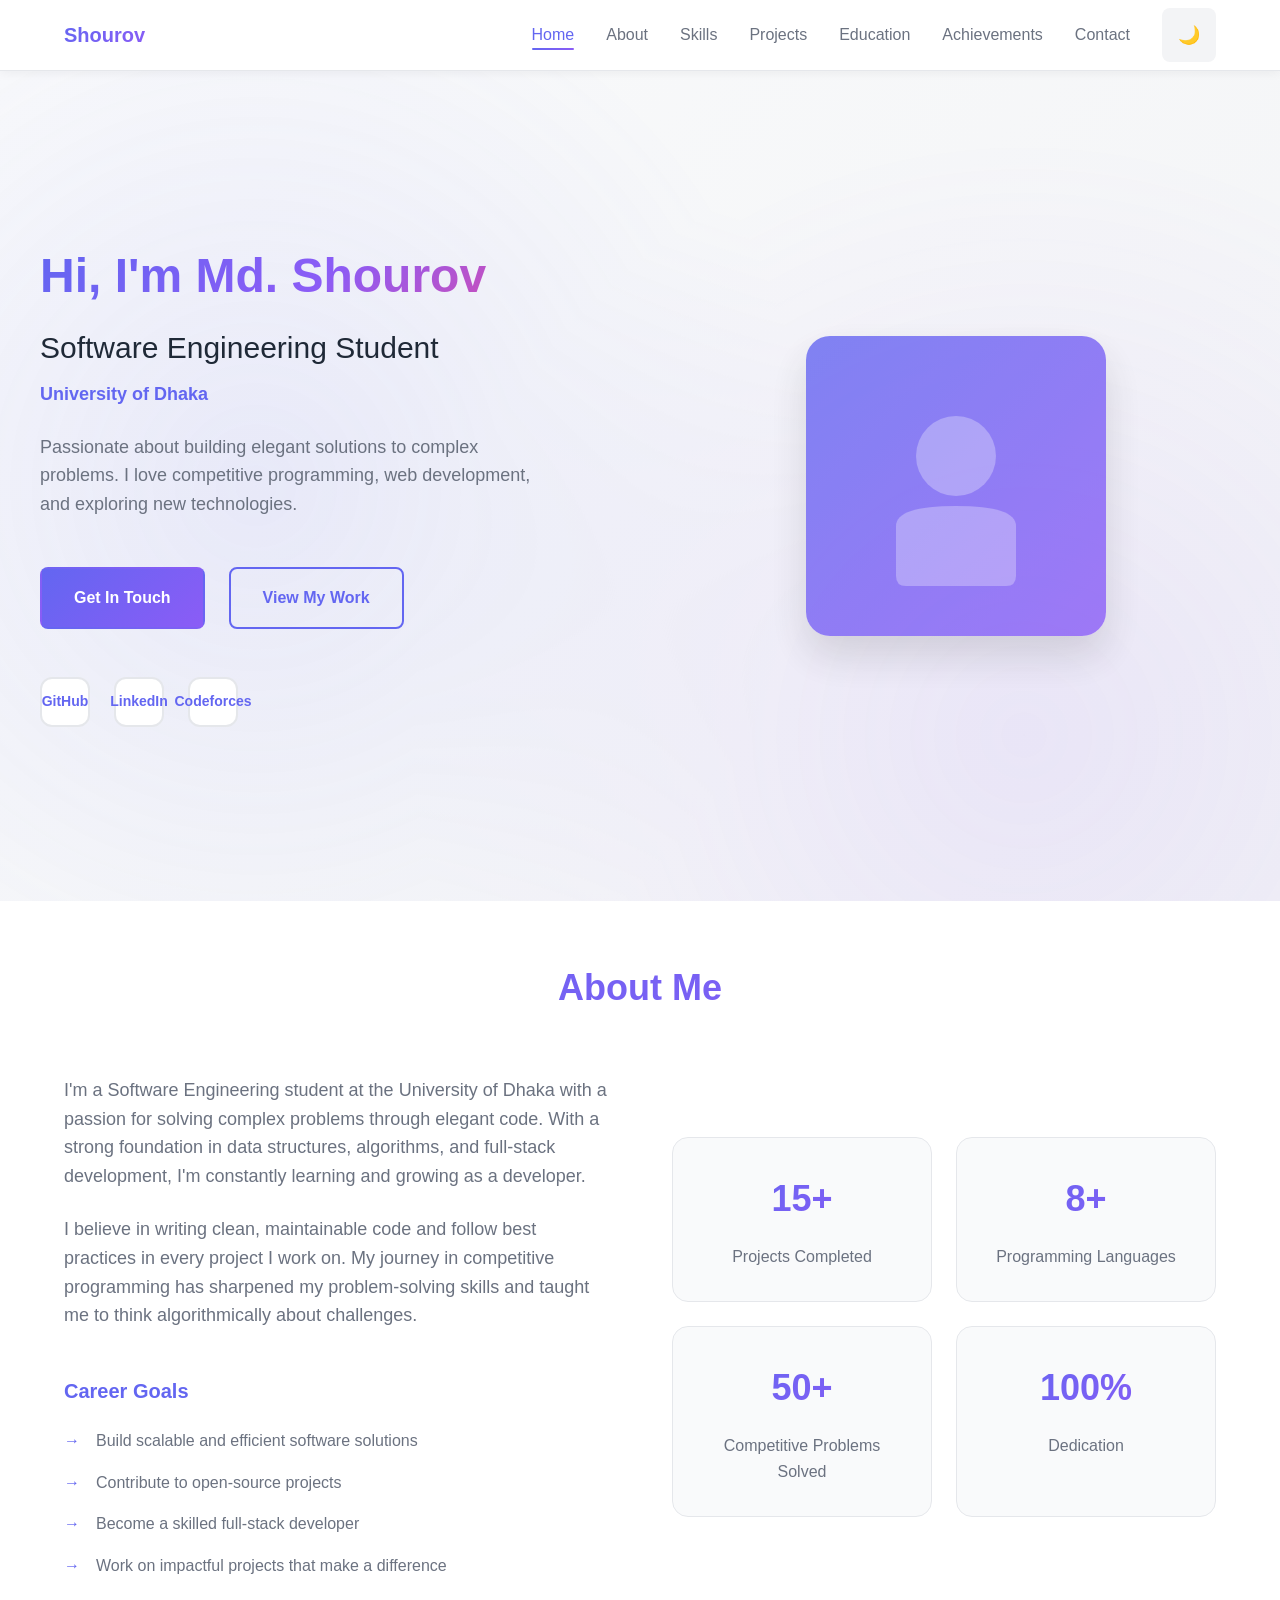
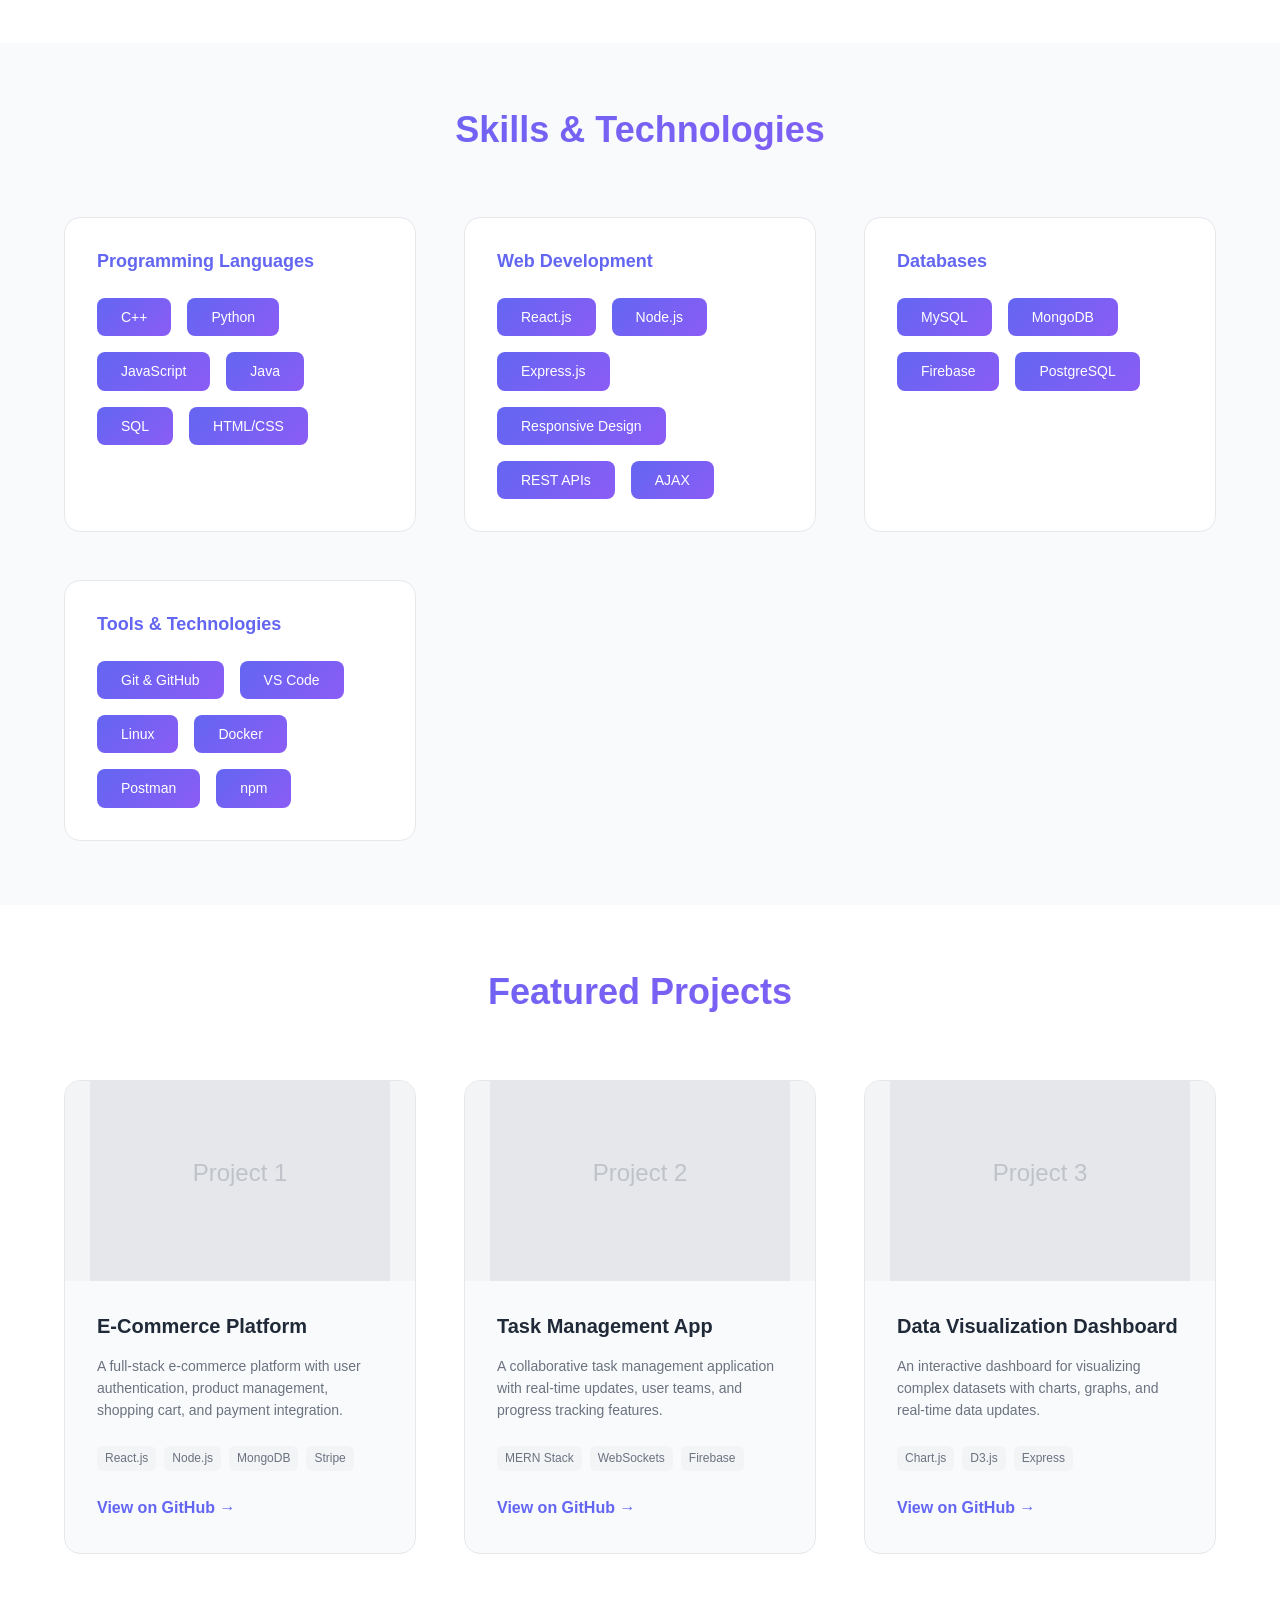
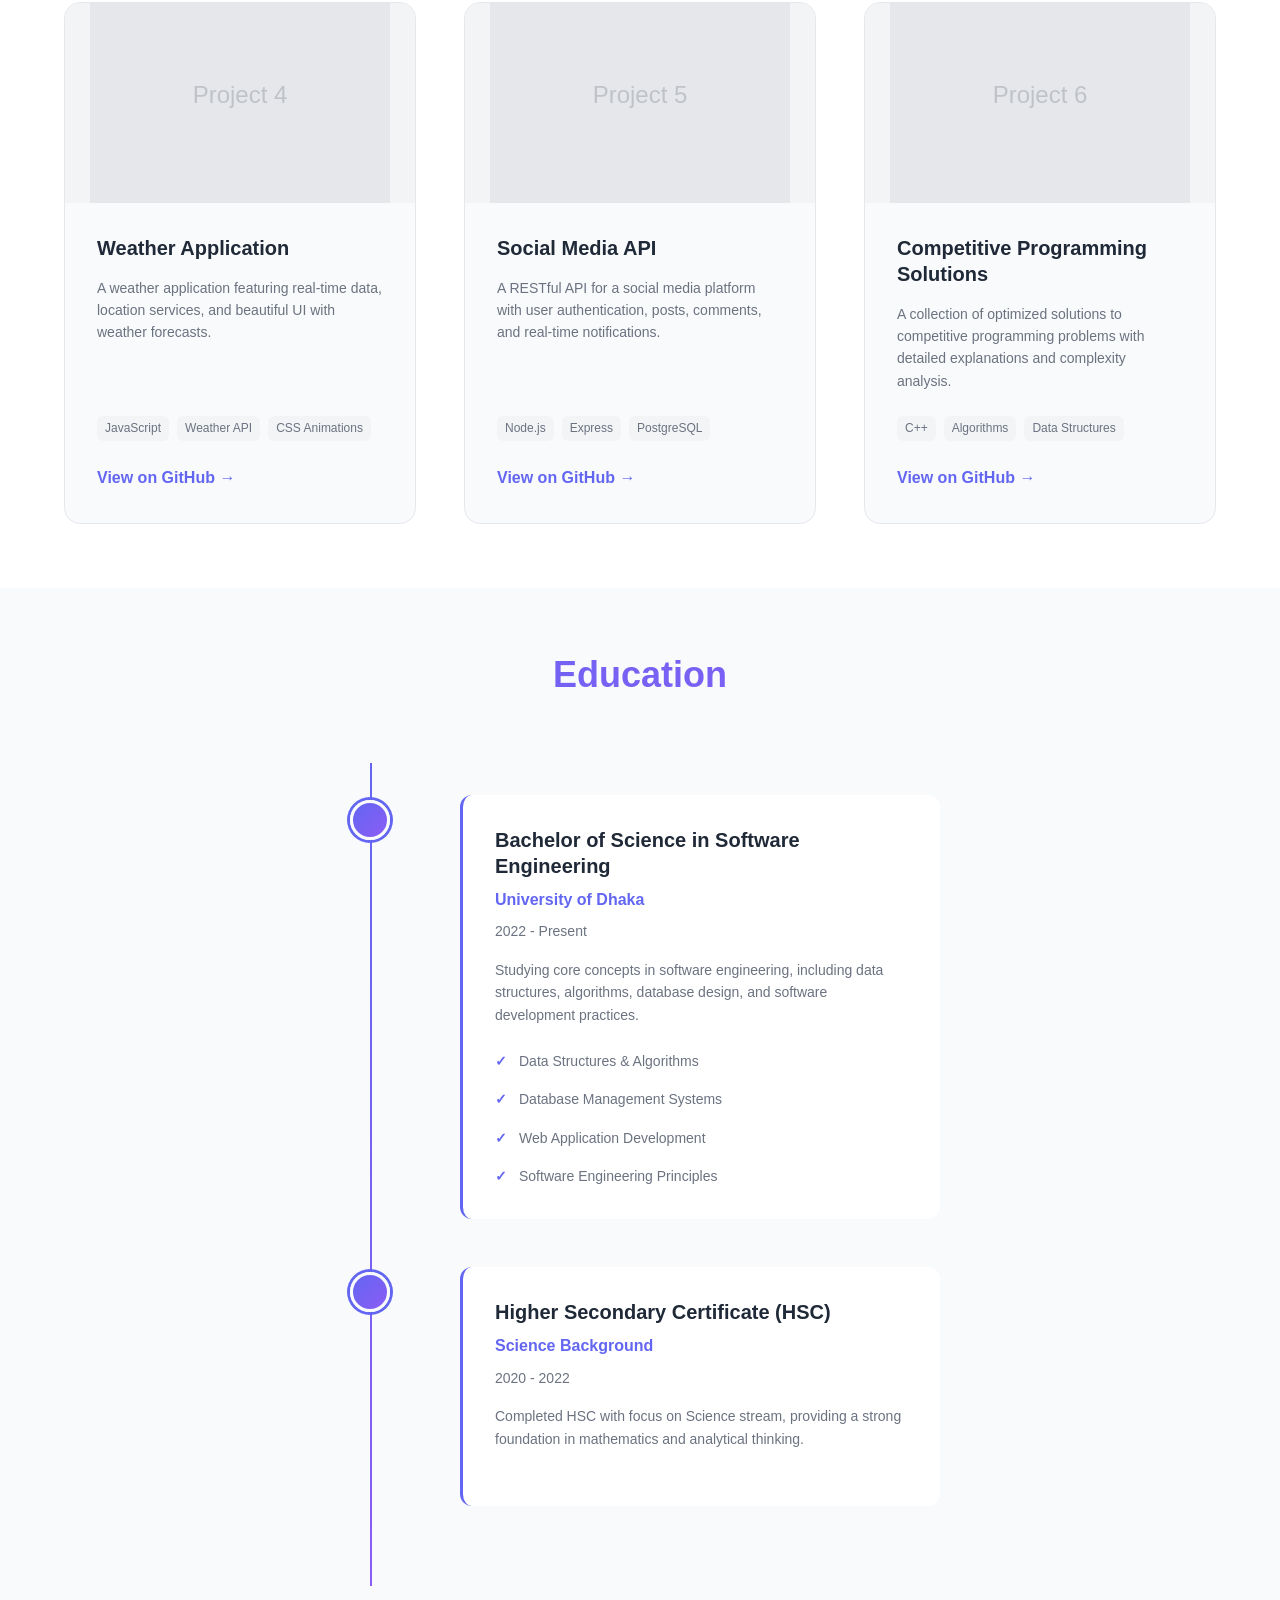
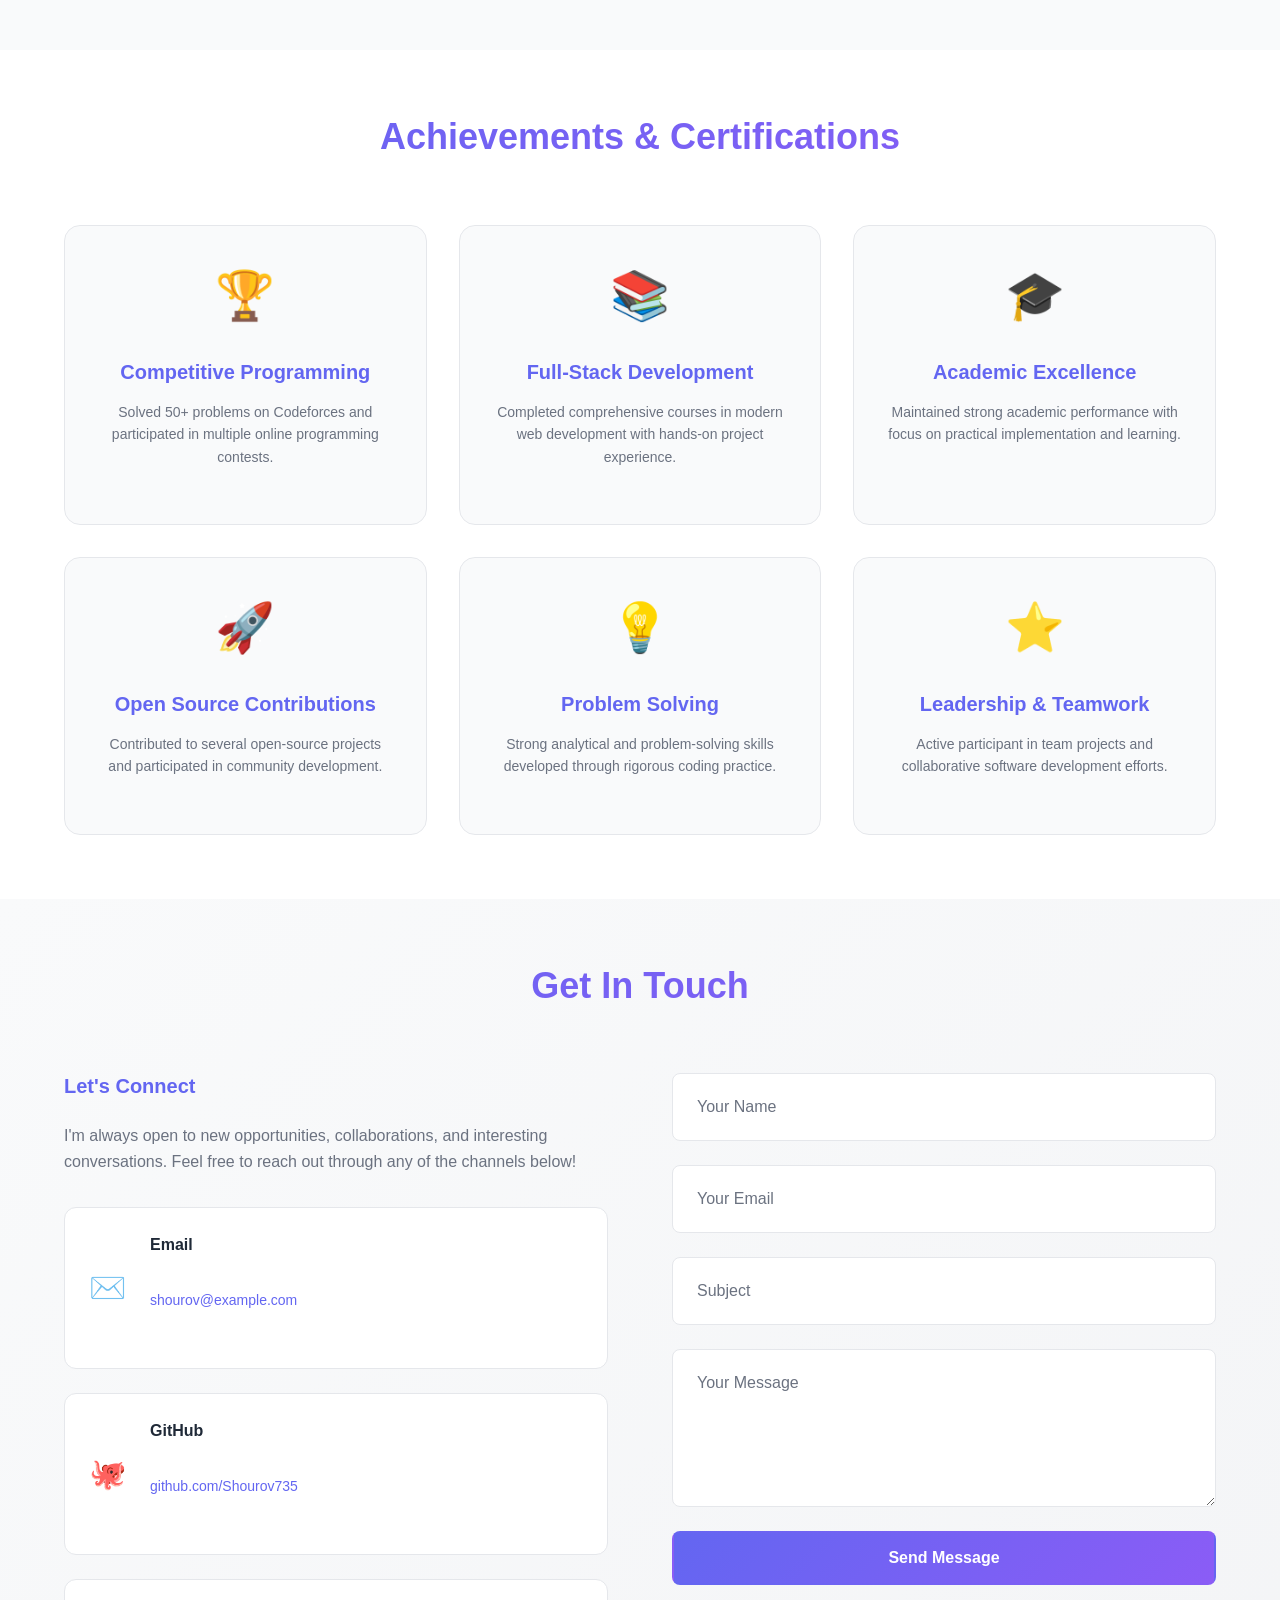
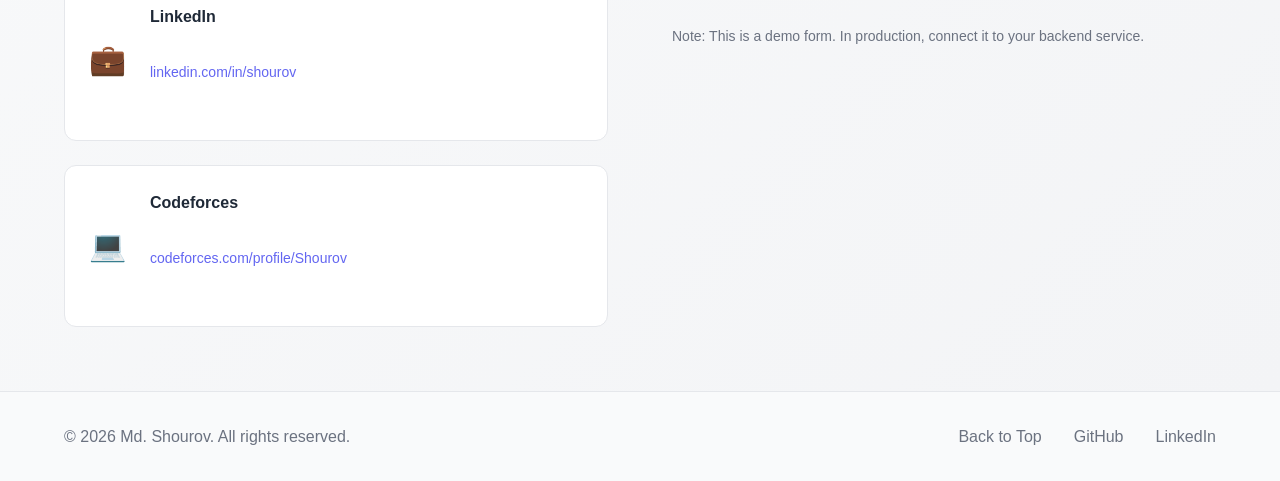
==== portfolio/index.html @ 063783fb "Build professional portfolio website with HTML, CSS, and vanilla JS - Create modern responsive portf" ====
<!DOCTYPE html>
<html lang="en">
<head>
    <meta charset="UTF-8">
    <meta name="viewport" content="width=device-width, initial-scale=1.0">
    <meta name="description" content="Md. Shourov - Software Engineering Student Portfolio">
    <meta name="keywords" content="Software Engineer, Student, Programmer, Competitive Programming">
    <meta name="author" content="Md. Shourov">
    
    <title>Md. Shourov - Software Engineering Student</title>
    <link rel="stylesheet" href="style.css">
</head>
<body>
    <!-- Navigation Bar -->
    <nav class="navbar" id="navbar">
        <div class="nav-container">
            <div class="nav-logo">
                <span class="logo-text">Shourov</span>
            </div>
            
            <!-- Hamburger Menu -->
            <div class="hamburger" id="hamburger">
                <span></span>
                <span></span>
                <span></span>
            </div>
            
            <!-- Navigation Links -->
            <ul class="nav-menu" id="nav-menu">
                <li class="nav-item">
                    <a href="#home" class="nav-link">Home</a>
                </li>
                <li class="nav-item">
                    <a href="#about" class="nav-link">About</a>
                </li>
                <li class="nav-item">
                    <a href="#skills" class="nav-link">Skills</a>
                </li>
                <li class="nav-item">
                    <a href="#projects" class="nav-link">Projects</a>
                </li>
                <li class="nav-item">
                    <a href="#education" class="nav-link">Education</a>
                </li>
                <li class="nav-item">
                    <a href="#achievements" class="nav-link">Achievements</a>
                </li>
                <li class="nav-item">
                    <a href="#contact" class="nav-link">Contact</a>
                </li>
                <li class="nav-item">
                    <button class="theme-toggle" id="theme-toggle" aria-label="Toggle dark mode">
                        <span class="icon">🌙</span>
                    </button>
                </li>
            </ul>
        </div>
    </nav>

    <!-- Hero Section -->
    <section class="hero" id="home">
        <div class="hero-container">
            <div class="hero-content">
                <h1 class="hero-title">Hi, I'm Md. Shourov</h1>
                <p class="hero-subtitle">Software Engineering Student</p>
                <p class="hero-university">University of Dhaka</p>
                <p class="hero-description">
                    Passionate about building elegant solutions to complex problems. 
                    I love competitive programming, web development, and exploring new technologies.
                </p>
                <div class="hero-buttons">
                    <a href="#contact" class="btn btn-primary">Get In Touch</a>
                    <a href="#projects" class="btn btn-secondary">View My Work</a>
                </div>
                <div class="hero-social">
                    <a href="https://github.com" class="social-icon" title="GitHub" target="_blank">
                        <span>GitHub</span>
                    </a>
                    <a href="https://linkedin.com" class="social-icon" title="LinkedIn" target="_blank">
                        <span>LinkedIn</span>
                    </a>
                    <a href="https://codeforces.com" class="social-icon" title="Codeforces" target="_blank">
                        <span>Codeforces</span>
                    </a>
                </div>
            </div>
            <div class="hero-image">
                <div class="profile-placeholder">
                    <svg viewBox="0 0 100 100" xmlns="http://www.w3.org/2000/svg">
                        <circle cx="50" cy="35" r="20" fill="currentColor" opacity="0.3"/>
                        <path d="M 20 70 Q 20 60 50 60 Q 80 60 80 70 L 80 95 Q 80 100 75 100 L 25 100 Q 20 100 20 95 Z" 
                              fill="currentColor" opacity="0.3"/>
                    </svg>
                </div>
            </div>
        </div>
    </section>

    <!-- About Section -->
    <section class="about" id="about">
        <div class="container">
            <h2 class="section-title">About Me</h2>
            <div class="about-content">
                <div class="about-text">
                    <p>
                        I'm a Software Engineering student at the University of Dhaka with a passion for solving 
                        complex problems through elegant code. With a strong foundation in data structures, algorithms, 
                        and full-stack development, I'm constantly learning and growing as a developer.
                    </p>
                    <p>
                        I believe in writing clean, maintainable code and follow best practices in every project I work on. 
                        My journey in competitive programming has sharpened my problem-solving skills and taught me to think 
                        algorithmically about challenges.
                    </p>
                    <h3>Career Goals</h3>
                    <ul class="goals-list">
                        <li>Build scalable and efficient software solutions</li>
                        <li>Contribute to open-source projects</li>
                        <li>Become a skilled full-stack developer</li>
                        <li>Work on impactful projects that make a difference</li>
                    </ul>
                </div>
                <div class="about-stats">
                    <div class="stat-card">
                        <div class="stat-number">15+</div>
                        <div class="stat-label">Projects Completed</div>
                    </div>
                    <div class="stat-card">
                        <div class="stat-number">8+</div>
                        <div class="stat-label">Programming Languages</div>
                    </div>
                    <div class="stat-card">
                        <div class="stat-number">50+</div>
                        <div class="stat-label">Competitive Problems Solved</div>
                    </div>
                    <div class="stat-card">
                        <div class="stat-number">100%</div>
                        <div class="stat-label">Dedication</div>
                    </div>
                </div>
            </div>
        </div>
    </section>

    <!-- Skills Section -->
    <section class="skills" id="skills">
        <div class="container">
            <h2 class="section-title">Skills & Technologies</h2>
            <div class="skills-grid">
                <!-- Programming Languages -->
                <div class="skill-category">
                    <h3 class="category-title">Programming Languages</h3>
                    <div class="skill-badges">
                        <span class="skill-badge">C++</span>
                        <span class="skill-badge">Python</span>
                        <span class="skill-badge">JavaScript</span>
                        <span class="skill-badge">Java</span>
                        <span class="skill-badge">SQL</span>
                        <span class="skill-badge">HTML/CSS</span>
                    </div>
                </div>

                <!-- Web Development -->
                <div class="skill-category">
                    <h3 class="category-title">Web Development</h3>
                    <div class="skill-badges">
                        <span class="skill-badge">React.js</span>
                        <span class="skill-badge">Node.js</span>
                        <span class="skill-badge">Express.js</span>
                        <span class="skill-badge">Responsive Design</span>
                        <span class="skill-badge">REST APIs</span>
                        <span class="skill-badge">AJAX</span>
                    </div>
                </div>

                <!-- Databases -->
                <div class="skill-category">
                    <h3 class="category-title">Databases</h3>
                    <div class="skill-badges">
                        <span class="skill-badge">MySQL</span>
                        <span class="skill-badge">MongoDB</span>
                        <span class="skill-badge">Firebase</span>
                        <span class="skill-badge">PostgreSQL</span>
                    </div>
                </div>

                <!-- Tools & Technologies -->
                <div class="skill-category">
                    <h3 class="category-title">Tools & Technologies</h3>
                    <div class="skill-badges">
                        <span class="skill-badge">Git & GitHub</span>
                        <span class="skill-badge">VS Code</span>
                        <span class="skill-badge">Linux</span>
                        <span class="skill-badge">Docker</span>
                        <span class="skill-badge">Postman</span>
                        <span class="skill-badge">npm</span>
                    </div>
                </div>
            </div>
        </div>
    </section>

    <!-- Projects Section -->
    <section class="projects" id="projects">
        <div class="container">
            <h2 class="section-title">Featured Projects</h2>
            <div class="projects-grid">
                <!-- Project 1 -->
                <div class="project-card">
                    <div class="project-image">
                        <div class="image-placeholder">
                            <svg viewBox="0 0 300 200" xmlns="http://www.w3.org/2000/svg">
                                <rect width="300" height="200" fill="currentColor" opacity="0.1"/>
                                <text x="150" y="100" text-anchor="middle" font-size="24" fill="currentColor" opacity="0.3">
                                    Project 1
                                </text>
                            </svg>
                        </div>
                    </div>
                    <div class="project-content">
                        <h3 class="project-title">E-Commerce Platform</h3>
                        <p class="project-description">
                            A full-stack e-commerce platform with user authentication, product management, 
                            shopping cart, and payment integration.
                        </p>
                        <div class="project-tags">
                            <span class="tag">React.js</span>
                            <span class="tag">Node.js</span>
                            <span class="tag">MongoDB</span>
                            <span class="tag">Stripe</span>
                        </div>
                        <a href="https://github.com" class="project-link" target="_blank">
                            View on GitHub →
                        </a>
                    </div>
                </div>

                <!-- Project 2 -->
                <div class="project-card">
                    <div class="project-image">
                        <div class="image-placeholder">
                            <svg viewBox="0 0 300 200" xmlns="http://www.w3.org/2000/svg">
                                <rect width="300" height="200" fill="currentColor" opacity="0.1"/>
                                <text x="150" y="100" text-anchor="middle" font-size="24" fill="currentColor" opacity="0.3">
                                    Project 2
                                </text>
                            </svg>
                        </div>
                    </div>
                    <div class="project-content">
                        <h3 class="project-title">Task Management App</h3>
                        <p class="project-description">
                            A collaborative task management application with real-time updates, 
                            user teams, and progress tracking features.
                        </p>
                        <div class="project-tags">
                            <span class="tag">MERN Stack</span>
                            <span class="tag">WebSockets</span>
                            <span class="tag">Firebase</span>
                        </div>
                        <a href="https://github.com" class="project-link" target="_blank">
                            View on GitHub →
                        </a>
                    </div>
                </div>

                <!-- Project 3 -->
                <div class="project-card">
                    <div class="project-image">
                        <div class="image-placeholder">
                            <svg viewBox="0 0 300 200" xmlns="http://www.w3.org/2000/svg">
                                <rect width="300" height="200" fill="currentColor" opacity="0.1"/>
                                <text x="150" y="100" text-anchor="middle" font-size="24" fill="currentColor" opacity="0.3">
                                    Project 3
                                </text>
                            </svg>
                        </div>
                    </div>
                    <div class="project-content">
                        <h3 class="project-title">Data Visualization Dashboard</h3>
                        <p class="project-description">
                            An interactive dashboard for visualizing complex datasets with 
                            charts, graphs, and real-time data updates.
                        </p>
                        <div class="project-tags">
                            <span class="tag">Chart.js</span>
                            <span class="tag">D3.js</span>
                            <span class="tag">Express</span>
                        </div>
                        <a href="https://github.com" class="project-link" target="_blank">
                            View on GitHub →
                        </a>
                    </div>
                </div>

                <!-- Project 4 -->
                <div class="project-card">
                    <div class="project-image">
                        <div class="image-placeholder">
                            <svg viewBox="0 0 300 200" xmlns="http://www.w3.org/2000/svg">
                                <rect width="300" height="200" fill="currentColor" opacity="0.1"/>
                                <text x="150" y="100" text-anchor="middle" font-size="24" fill="currentColor" opacity="0.3">
                                    Project 4
                                </text>
                            </svg>
                        </div>
                    </div>
                    <div class="project-content">
                        <h3 class="project-title">Weather Application</h3>
                        <p class="project-description">
                            A weather application featuring real-time data, location services, 
                            and beautiful UI with weather forecasts.
                        </p>
                        <div class="project-tags">
                            <span class="tag">JavaScript</span>
                            <span class="tag">Weather API</span>
                            <span class="tag">CSS Animations</span>
                        </div>
                        <a href="https://github.com" class="project-link" target="_blank">
                            View on GitHub →
                        </a>
                    </div>
                </div>

                <!-- Project 5 -->
                <div class="project-card">
                    <div class="project-image">
                        <div class="image-placeholder">
                            <svg viewBox="0 0 300 200" xmlns="http://www.w3.org/2000/svg">
                                <rect width="300" height="200" fill="currentColor" opacity="0.1"/>
                                <text x="150" y="100" text-anchor="middle" font-size="24" fill="currentColor" opacity="0.3">
                                    Project 5
                                </text>
                            </svg>
                        </div>
                    </div>
                    <div class="project-content">
                        <h3 class="project-title">Social Media API</h3>
                        <p class="project-description">
                            A RESTful API for a social media platform with user authentication, 
                            posts, comments, and real-time notifications.
                        </p>
                        <div class="project-tags">
                            <span class="tag">Node.js</span>
                            <span class="tag">Express</span>
                            <span class="tag">PostgreSQL</span>
                        </div>
                        <a href="https://github.com" class="project-link" target="_blank">
                            View on GitHub →
                        </a>
                    </div>
                </div>

                <!-- Project 6 -->
                <div class="project-card">
                    <div class="project-image">
                        <div class="image-placeholder">
                            <svg viewBox="0 0 300 200" xmlns="http://www.w3.org/2000/svg">
                                <rect width="300" height="200" fill="currentColor" opacity="0.1"/>
                                <text x="150" y="100" text-anchor="middle" font-size="24" fill="currentColor" opacity="0.3">
                                    Project 6
                                </text>
                            </svg>
                        </div>
                    </div>
                    <div class="project-content">
                        <h3 class="project-title">Competitive Programming Solutions</h3>
                        <p class="project-description">
                            A collection of optimized solutions to competitive programming problems 
                            with detailed explanations and complexity analysis.
                        </p>
                        <div class="project-tags">
                            <span class="tag">C++</span>
                            <span class="tag">Algorithms</span>
                            <span class="tag">Data Structures</span>
                        </div>
                        <a href="https://github.com" class="project-link" target="_blank">
                            View on GitHub →
                        </a>
                    </div>
                </div>
            </div>
        </div>
    </section>

    <!-- Education Section -->
    <section class="education" id="education">
        <div class="container">
            <h2 class="section-title">Education</h2>
            <div class="education-timeline">
                <div class="timeline-item">
                    <div class="timeline-content">
                        <div class="timeline-marker"></div>
                        <div class="timeline-body">
                            <h3>Bachelor of Science in Software Engineering</h3>
                            <p class="institution">University of Dhaka</p>
                            <p class="duration">2022 - Present</p>
                            <p class="description">
                                Studying core concepts in software engineering, including data structures, 
                                algorithms, database design, and software development practices.
                            </p>
                            <ul class="coursework">
                                <li>Data Structures & Algorithms</li>
                                <li>Database Management Systems</li>
                                <li>Web Application Development</li>
                                <li>Software Engineering Principles</li>
                            </ul>
                        </div>
                    </div>
                </div>

                <div class="timeline-item">
                    <div class="timeline-content">
                        <div class="timeline-marker"></div>
                        <div class="timeline-body">
                            <h3>Higher Secondary Certificate (HSC)</h3>
                            <p class="institution">Science Background</p>
                            <p class="duration">2020 - 2022</p>
                            <p class="description">
                                Completed HSC with focus on Science stream, providing a strong foundation 
                                in mathematics and analytical thinking.
                            </p>
                        </div>
                    </div>
                </div>
            </div>
        </div>
    </section>

    <!-- Achievements Section -->
    <section class="achievements" id="achievements">
        <div class="container">
            <h2 class="section-title">Achievements & Certifications</h2>
            <div class="achievements-grid">
                <div class="achievement-card">
                    <div class="achievement-icon">🏆</div>
                    <h3>Competitive Programming</h3>
                    <p>
                        Solved 50+ problems on Codeforces and participated in multiple online programming contests.
                    </p>
                </div>

                <div class="achievement-card">
                    <div class="achievement-icon">📚</div>
                    <h3>Full-Stack Development</h3>
                    <p>
                        Completed comprehensive courses in modern web development with hands-on project experience.
                    </p>
                </div>

                <div class="achievement-card">
                    <div class="achievement-icon">🎓</div>
                    <h3>Academic Excellence</h3>
                    <p>
                        Maintained strong academic performance with focus on practical implementation and learning.
                    </p>
                </div>

                <div class="achievement-card">
                    <div class="achievement-icon">🚀</div>
                    <h3>Open Source Contributions</h3>
                    <p>
                        Contributed to several open-source projects and participated in community development.
                    </p>
                </div>

                <div class="achievement-card">
                    <div class="achievement-icon">💡</div>
                    <h3>Problem Solving</h3>
                    <p>
                        Strong analytical and problem-solving skills developed through rigorous coding practice.
                    </p>
                </div>

                <div class="achievement-card">
                    <div class="achievement-icon">⭐</div>
                    <h3>Leadership & Teamwork</h3>
                    <p>
                        Active participant in team projects and collaborative software development efforts.
                    </p>
                </div>
            </div>
        </div>
    </section>

    <!-- Contact Section -->
    <section class="contact" id="contact">
        <div class="container">
            <h2 class="section-title">Get In Touch</h2>
            <div class="contact-content">
                <div class="contact-info">
                    <h3>Let's Connect</h3>
                    <p>
                        I'm always open to new opportunities, collaborations, and interesting conversations. 
                        Feel free to reach out through any of the channels below!
                    </p>

                    <div class="contact-methods">
                        <a href="mailto:shourov@example.com" class="contact-method">
                            <span class="icon">✉️</span>
                            <div>
                                <p class="method-title">Email</p>
                                <p class="method-value">shourov@example.com</p>
                            </div>
                        </a>

                        <a href="https://github.com" target="_blank" class="contact-method">
                            <span class="icon">🐙</span>
                            <div>
                                <p class="method-title">GitHub</p>
                                <p class="method-value">github.com/Shourov735</p>
                            </div>
                        </a>

                        <a href="https://linkedin.com" target="_blank" class="contact-method">
                            <span class="icon">💼</span>
                            <div>
                                <p class="method-title">LinkedIn</p>
                                <p class="method-value">linkedin.com/in/shourov</p>
                            </div>
                        </a>

                        <a href="https://codeforces.com" target="_blank" class="contact-method">
                            <span class="icon">💻</span>
                            <div>
                                <p class="method-title">Codeforces</p>
                                <p class="method-value">codeforces.com/profile/Shourov</p>
                            </div>
                        </a>
                    </div>
                </div>

                <form class="contact-form" id="contact-form">
                    <div class="form-group">
                        <input 
                            type="text" 
                            id="name" 
                            placeholder="Your Name" 
                            required
                            aria-label="Your Name"
                        >
                    </div>
                    
                    <div class="form-group">
                        <input 
                            type="email" 
                            id="email" 
                            placeholder="Your Email" 
                            required
                            aria-label="Your Email"
                        >
                    </div>
                    
                    <div class="form-group">
                        <input 
                            type="text" 
                            id="subject" 
                            placeholder="Subject" 
                            required
                            aria-label="Subject"
                        >
                    </div>
                    
                    <div class="form-group">
                        <textarea 
                            id="message" 
                            placeholder="Your Message" 
                            rows="6" 
                            required
                            aria-label="Your Message"
                        ></textarea>
                    </div>
                    
                    <button type="submit" class="btn btn-primary btn-submit">
                        Send Message
                    </button>
                    <p class="form-note">Note: This is a demo form. In production, connect it to your backend service.</p>
                </form>
            </div>
        </div>
    </section>

    <!-- Footer -->
    <footer class="footer">
        <div class="container">
            <div class="footer-content">
                <p>&copy; 2026 Md. Shourov. All rights reserved.</p>
                <div class="footer-links">
                    <a href="#home">Back to Top</a>
                    <a href="https://github.com" target="_blank">GitHub</a>
                    <a href="https://linkedin.com" target="_blank">LinkedIn</a>
                </div>
            </div>
        </div>
    </footer>

    <!-- Back to Top Button -->
    <button class="back-to-top" id="back-to-top" aria-label="Back to top">
        ↑
    </button>

    <script src="script.js"></script>
</body>
</html>
---- portfolio/style.css ----
/* ==========================================
   PORTFOLIO WEBSITE - STYLESHEET
   Modern, responsive, dark mode enabled
   ========================================== */

/* ==========================================
   CSS VARIABLES & ROOT STYLES
   ========================================== */

:root {
    /* Colors - Light Mode */
    --primary-color: #6366f1;
    --secondary-color: #8b5cf6;
    --accent-color: #ec4899;
    --text-primary: #1f2937;
    --text-secondary: #6b7280;
    --bg-primary: #ffffff;
    --bg-secondary: #f9fafb;
    --bg-tertiary: #f3f4f6;
    --border-color: #e5e7eb;
    --shadow: 0 10px 30px rgba(0, 0, 0, 0.1);
    --shadow-lg: 0 20px 40px rgba(0, 0, 0, 0.15);
    
    /* Spacing */
    --spacing-xs: 0.5rem;
    --spacing-sm: 1rem;
    --spacing-md: 1.5rem;
    --spacing-lg: 2rem;
    --spacing-xl: 3rem;
    --spacing-2xl: 4rem;
    
    /* Typography */
    --font-family: -apple-system, BlinkMacSystemFont, 'Segoe UI', 'Roboto', 'Oxygen',
        'Ubuntu', 'Cantarell', 'Fira Sans', 'Droid Sans', 'Helvetica Neue', sans-serif;
    --font-size-xs: 0.75rem;
    --font-size-sm: 0.875rem;
    --font-size-base: 1rem;
    --font-size-lg: 1.125rem;
    --font-size-xl: 1.25rem;
    --font-size-2xl: 1.875rem;
    --font-size-3xl: 2.25rem;
    --font-size-4xl: 3rem;
    
    /* Transitions */
    --transition-fast: 150ms cubic-bezier(0.4, 0, 0.2, 1);
    --transition: 250ms cubic-bezier(0.4, 0, 0.2, 1);
    --transition-slow: 350ms cubic-bezier(0.4, 0, 0.2, 1);
    
    /* Border Radius */
    --radius-sm: 0.375rem;
    --radius-md: 0.5rem;
    --radius-lg: 0.75rem;
    --radius-xl: 1rem;
    --radius-2xl: 1.5rem;
}

/* Dark Mode Colors */
body.dark-mode {
    --text-primary: #f3f4f6;
    --text-secondary: #d1d5db;
    --bg-primary: #111827;
    --bg-secondary: #1f2937;
    --bg-tertiary: #2d3748;
    --border-color: #374151;
    --shadow: 0 10px 30px rgba(0, 0, 0, 0.5);
    --shadow-lg: 0 20px 40px rgba(0, 0, 0, 0.6);
}

/* ==========================================
   GLOBAL STYLES
   ========================================== */

* {
    margin: 0;
    padding: 0;
    box-sizing: border-box;
}

html {
    scroll-behavior: smooth;
}

body {
    font-family: var(--font-family);
    font-size: var(--font-size-base);
    line-height: 1.6;
    color: var(--text-primary);
    background-color: var(--bg-primary);
    transition: background-color var(--transition), color var(--transition);
}

/* ==========================================
   TYPOGRAPHY
   ========================================== */

h1, h2, h3, h4, h5, h6 {
    font-weight: 700;
    line-height: 1.3;
    margin-bottom: var(--spacing-md);
}

h1 {
    font-size: var(--font-size-4xl);
}

h2 {
    font-size: var(--font-size-3xl);
}

h3 {
    font-size: var(--font-size-xl);
}

p {
    margin-bottom: var(--spacing-md);
    color: var(--text-secondary);
}

a {
    color: var(--primary-color);
    text-decoration: none;
    transition: color var(--transition);
}

a:hover {
    color: var(--secondary-color);
}

/* ==========================================
   LAYOUT UTILITIES
   ========================================== */

.container {
    max-width: 1200px;
    margin: 0 auto;
    padding: 0 var(--spacing-md);
}

.section-title {
    text-align: center;
    margin-bottom: var(--spacing-2xl);
    background: linear-gradient(135deg, var(--primary-color), var(--secondary-color));
    -webkit-background-clip: text;
    -webkit-text-fill-color: transparent;
    background-clip: text;
}

/* ==========================================
   BUTTONS
   ========================================== */

.btn {
    display: inline-flex;
    align-items: center;
    justify-content: center;
    padding: var(--spacing-sm) var(--spacing-lg);
    border: 2px solid transparent;
    border-radius: var(--radius-md);
    font-size: var(--font-size-base);
    font-weight: 600;
    cursor: pointer;
    transition: all var(--transition);
    text-decoration: none;
    gap: var(--spacing-xs);
}

.btn-primary {
    background: linear-gradient(135deg, var(--primary-color), var(--secondary-color));
    color: white;
}

.btn-primary:hover {
    transform: translateY(-2px);
    box-shadow: 0 15px 35px rgba(99, 102, 241, 0.4);
}

.btn-secondary {
    background: transparent;
    color: var(--primary-color);
    border-color: var(--primary-color);
}

.btn-secondary:hover {
    background: var(--primary-color);
    color: white;
    transform: translateY(-2px);
}

.btn-submit {
    width: 100%;
}

/* ==========================================
   NAVIGATION BAR
   ========================================== */

.navbar {
    position: sticky;
    top: 0;
    background: var(--bg-primary);
    backdrop-filter: blur(10px);
    border-bottom: 1px solid var(--border-color);
    z-index: 1000;
    transition: all var(--transition);
    box-shadow: 0 2px 10px rgba(0, 0, 0, 0.05);
}

.nav-container {
    max-width: 1200px;
    margin: 0 auto;
    padding: 0 var(--spacing-md);
    height: 70px;
    display: flex;
    justify-content: space-between;
    align-items: center;
}

.nav-logo {
    display: flex;
    align-items: center;
    gap: var(--spacing-xs);
}

.logo-text {
    font-size: var(--font-size-xl);
    font-weight: 700;
    background: linear-gradient(135deg, var(--primary-color), var(--secondary-color));
    -webkit-background-clip: text;
    -webkit-text-fill-color: transparent;
    background-clip: text;
}

.nav-menu {
    display: flex;
    list-style: none;
    gap: var(--spacing-lg);
    align-items: center;
}

.nav-item {
    position: relative;
}

.nav-link {
    font-weight: 500;
    color: var(--text-secondary);
    transition: color var(--transition);
    display: flex;
    align-items: center;
}

.nav-link:hover {
    color: var(--primary-color);
}

.nav-link.active {
    color: var(--primary-color);
}

.nav-link.active::after {
    content: '';
    position: absolute;
    bottom: -2px;
    left: 0;
    width: 100%;
    height: 2px;
    background: linear-gradient(90deg, var(--primary-color), var(--secondary-color));
    border-radius: 1px;
}

.hamburger {
    display: none;
    flex-direction: column;
    cursor: pointer;
    gap: var(--spacing-xs);
}

.hamburger span {
    width: 25px;
    height: 2px;
    background: var(--text-primary);
    border-radius: 2px;
    transition: all var(--transition);
}

.hamburger.active span:nth-child(1) {
    transform: rotate(45deg) translate(8px, 8px);
}

.hamburger.active span:nth-child(2) {
    opacity: 0;
}

.hamburger.active span:nth-child(3) {
    transform: rotate(-45deg) translate(8px, -8px);
}

/* ==========================================
   THEME TOGGLE
   ========================================== */

.theme-toggle {
    background: var(--bg-tertiary);
    border: none;
    border-radius: var(--radius-md);
    padding: var(--spacing-sm);
    cursor: pointer;
    display: flex;
    align-items: center;
    justify-content: center;
    transition: all var(--transition);
    font-size: var(--font-size-lg);
}

.theme-toggle:hover {
    background: var(--border-color);
    transform: scale(1.1);
}

/* ==========================================
   HERO SECTION
   ========================================== */

.hero {
    padding: var(--spacing-2xl) var(--spacing-md);
    min-height: calc(100vh - 70px);
    display: flex;
    align-items: center;
    background: linear-gradient(135deg, var(--bg-secondary), var(--bg-tertiary));
    position: relative;
    overflow: hidden;
}

.hero::before {
    content: '';
    position: absolute;
    top: 0;
    left: 0;
    right: 0;
    bottom: 0;
    background: radial-gradient(circle at 20% 50%, var(--primary-color) 0%, transparent 50%),
                radial-gradient(circle at 80% 80%, var(--secondary-color) 0%, transparent 50%);
    opacity: 0.1;
    pointer-events: none;
}

.hero-container {
    max-width: 1200px;
    margin: 0 auto;
    width: 100%;
    display: grid;
    grid-template-columns: 1fr 1fr;
    gap: var(--spacing-2xl);
    align-items: center;
    position: relative;
    z-index: 1;
}

.hero-content {
    animation: fadeInUp 0.8s ease-out;
}

.hero-title {
    font-size: var(--font-size-4xl);
    font-weight: 800;
    margin-bottom: var(--spacing-sm);
    background: linear-gradient(135deg, var(--primary-color), var(--secondary-color), var(--accent-color));
    -webkit-background-clip: text;
    -webkit-text-fill-color: transparent;
    background-clip: text;
}

.hero-subtitle {
    font-size: var(--font-size-2xl);
    color: var(--text-primary);
    margin-bottom: var(--spacing-xs);
}

.hero-university {
    font-size: var(--font-size-lg);
    color: var(--primary-color);
    font-weight: 600;
    margin-bottom: var(--spacing-md);
}

.hero-description {
    font-size: var(--font-size-lg);
    margin-bottom: var(--spacing-xl);
    max-width: 500px;
}

.hero-buttons {
    display: flex;
    gap: var(--spacing-md);
    margin-bottom: var(--spacing-xl);
    flex-wrap: wrap;
}

.hero-social {
    display: flex;
    gap: var(--spacing-md);
    flex-wrap: wrap;
}

.social-icon {
    display: inline-flex;
    align-items: center;
    justify-content: center;
    width: 50px;
    height: 50px;
    background: var(--bg-primary);
    border: 2px solid var(--border-color);
    border-radius: var(--radius-lg);
    transition: all var(--transition);
    font-weight: 600;
    font-size: var(--font-size-sm);
}

.social-icon:hover {
    background: linear-gradient(135deg, var(--primary-color), var(--secondary-color));
    color: white;
    border-color: var(--primary-color);
    transform: translateY(-3px);
}

.hero-image {
    display: flex;
    justify-content: center;
    align-items: center;
    animation: float 3s ease-in-out infinite;
}

.profile-placeholder {
    width: 300px;
    height: 300px;
    background: linear-gradient(135deg, var(--primary-color), var(--secondary-color));
    border-radius: var(--radius-2xl);
    display: flex;
    align-items: center;
    justify-content: center;
    opacity: 0.8;
    box-shadow: var(--shadow-lg);
}

.profile-placeholder svg {
    width: 200px;
    height: 200px;
    color: white;
}

@keyframes float {
    0%, 100% {
        transform: translateY(0px);
    }
    50% {
        transform: translateY(-20px);
    }
}

@keyframes fadeInUp {
    from {
        opacity: 0;
        transform: translateY(30px);
    }
    to {
        opacity: 1;
        transform: translateY(0);
    }
}

/* ==========================================
   ABOUT SECTION
   ========================================== */

.about {
    padding: var(--spacing-2xl) var(--spacing-md);
    background: var(--bg-primary);
}

.about-content {
    display: grid;
    grid-template-columns: 1fr 1fr;
    gap: var(--spacing-2xl);
    align-items: center;
}

.about-text {
    animation: fadeInLeft 0.8s ease-out;
}

.about-text p {
    margin-bottom: var(--spacing-md);
    font-size: var(--font-size-lg);
}

.about-text h3 {
    color: var(--primary-color);
    margin-top: var(--spacing-xl);
    margin-bottom: var(--spacing-md);
}

.goals-list {
    list-style: none;
    display: flex;
    flex-direction: column;
    gap: var(--spacing-sm);
}

.goals-list li {
    padding-left: var(--spacing-lg);
    position: relative;
    color: var(--text-secondary);
}

.goals-list li::before {
    content: '→';
    position: absolute;
    left: 0;
    color: var(--primary-color);
    font-weight: bold;
}

.about-stats {
    display: grid;
    grid-template-columns: 1fr 1fr;
    gap: var(--spacing-md);
    animation: fadeInRight 0.8s ease-out;
}

.stat-card {
    background: var(--bg-secondary);
    padding: var(--spacing-lg);
    border-radius: var(--radius-xl);
    text-align: center;
    transition: all var(--transition);
    border: 1px solid var(--border-color);
}

.stat-card:hover {
    transform: translateY(-5px);
    box-shadow: var(--shadow);
    border-color: var(--primary-color);
}

.stat-number {
    font-size: var(--font-size-3xl);
    font-weight: 700;
    background: linear-gradient(135deg, var(--primary-color), var(--secondary-color));
    -webkit-background-clip: text;
    -webkit-text-fill-color: transparent;
    background-clip: text;
    margin-bottom: var(--spacing-sm);
}

.stat-label {
    color: var(--text-secondary);
    font-weight: 500;
}

@keyframes fadeInLeft {
    from {
        opacity: 0;
        transform: translateX(-30px);
    }
    to {
        opacity: 1;
        transform: translateX(0);
    }
}

@keyframes fadeInRight {
    from {
        opacity: 0;
        transform: translateX(30px);
    }
    to {
        opacity: 1;
        transform: translateX(0);
    }
}

/* ==========================================
   SKILLS SECTION
   ========================================== */

.skills {
    padding: var(--spacing-2xl) var(--spacing-md);
    background: var(--bg-secondary);
}

.skills-grid {
    display: grid;
    grid-template-columns: repeat(auto-fit, minmax(280px, 1fr));
    gap: var(--spacing-xl);
}

.skill-category {
    background: var(--bg-primary);
    padding: var(--spacing-lg);
    border-radius: var(--radius-xl);
    border: 1px solid var(--border-color);
    transition: all var(--transition);
    animation: fadeInUp 0.6s ease-out both;
}

.skill-category:nth-child(1) { animation-delay: 0s; }
.skill-category:nth-child(2) { animation-delay: 0.1s; }
.skill-category:nth-child(3) { animation-delay: 0.2s; }
.skill-category:nth-child(4) { animation-delay: 0.3s; }

.skill-category:hover {
    transform: translateY(-10px);
    box-shadow: var(--shadow-lg);
    border-color: var(--primary-color);
}

.category-title {
    color: var(--primary-color);
    margin-bottom: var(--spacing-md);
    font-size: var(--font-size-lg);
}

.skill-badges {
    display: flex;
    flex-wrap: wrap;
    gap: var(--spacing-sm);
}

.skill-badge {
    background: linear-gradient(135deg, var(--primary-color), var(--secondary-color));
    color: white;
    padding: var(--spacing-xs) var(--spacing-md);
    border-radius: var(--radius-md);
    font-size: var(--font-size-sm);
    font-weight: 500;
    transition: all var(--transition);
    cursor: default;
}

.skill-badge:hover {
    transform: scale(1.05);
    box-shadow: 0 5px 15px rgba(99, 102, 241, 0.3);
}

/* ==========================================
   PROJECTS SECTION
   ========================================== */

.projects {
    padding: var(--spacing-2xl) var(--spacing-md);
    background: var(--bg-primary);
}

.projects-grid {
    display: grid;
    grid-template-columns: repeat(auto-fill, minmax(350px, 1fr));
    gap: var(--spacing-xl);
}

.project-card {
    background: var(--bg-secondary);
    border: 1px solid var(--border-color);
    border-radius: var(--radius-xl);
    overflow: hidden;
    transition: all var(--transition);
    animation: fadeInUp 0.6s ease-out both;
    display: flex;
    flex-direction: column;
}

.project-card:nth-child(1) { animation-delay: 0s; }
.project-card:nth-child(2) { animation-delay: 0.1s; }
.project-card:nth-child(3) { animation-delay: 0.2s; }
.project-card:nth-child(4) { animation-delay: 0.3s; }
.project-card:nth-child(5) { animation-delay: 0.4s; }
.project-card:nth-child(6) { animation-delay: 0.5s; }

.project-card:hover {
    transform: translateY(-15px);
    box-shadow: var(--shadow-lg);
    border-color: var(--primary-color);
}

.project-image {
    width: 100%;
    height: 200px;
    overflow: hidden;
    background: var(--bg-tertiary);
}

.image-placeholder {
    width: 100%;
    height: 100%;
    display: flex;
    align-items: center;
    justify-content: center;
    color: var(--text-secondary);
}

.image-placeholder svg {
    width: 100%;
    height: 100%;
}

.project-content {
    padding: var(--spacing-lg);
    display: flex;
    flex-direction: column;
    flex-grow: 1;
}

.project-title {
    color: var(--text-primary);
    margin-bottom: var(--spacing-sm);
}

.project-description {
    color: var(--text-secondary);
    margin-bottom: var(--spacing-md);
    font-size: var(--font-size-sm);
    flex-grow: 1;
}

.project-tags {
    display: flex;
    flex-wrap: wrap;
    gap: var(--spacing-xs);
    margin-bottom: var(--spacing-md);
}

.tag {
    background: var(--bg-tertiary);
    color: var(--text-secondary);
    padding: 3px 8px;
    border-radius: var(--radius-sm);
    font-size: var(--font-size-xs);
    font-weight: 500;
}

.project-link {
    color: var(--primary-color);
    font-weight: 600;
    transition: all var(--transition);
}

.project-link:hover {
    color: var(--secondary-color);
    transform: translateX(5px);
}

/* ==========================================
   EDUCATION SECTION
   ========================================== */

.education {
    padding: var(--spacing-2xl) var(--spacing-md);
    background: var(--bg-secondary);
}

.education-timeline {
    max-width: 600px;
    margin: 0 auto;
    position: relative;
    padding: var(--spacing-lg) 0;
}

.education-timeline::before {
    content: '';
    position: absolute;
    left: 30px;
    top: 0;
    bottom: 0;
    width: 2px;
    background: linear-gradient(180deg, var(--primary-color), var(--secondary-color));
}

.timeline-item {
    margin-bottom: var(--spacing-xl);
    animation: fadeInUp 0.6s ease-out both;
}

.timeline-item:nth-child(1) { animation-delay: 0s; }
.timeline-item:nth-child(2) { animation-delay: 0.1s; }

.timeline-content {
    position: relative;
    padding-left: 120px;
}

.timeline-marker {
    position: absolute;
    left: 10px;
    top: 5px;
    width: 40px;
    height: 40px;
    background: linear-gradient(135deg, var(--primary-color), var(--secondary-color));
    border-radius: 50%;
    border: 3px solid var(--bg-secondary);
    box-shadow: 0 0 0 3px var(--primary-color);
}

.timeline-body {
    background: var(--bg-primary);
    padding: var(--spacing-lg);
    border-radius: var(--radius-lg);
    border-left: 3px solid var(--primary-color);
    transition: all var(--transition);
}

.timeline-body:hover {
    box-shadow: var(--shadow);
    transform: translateX(5px);
}

.timeline-body h3 {
    color: var(--text-primary);
    margin-bottom: var(--spacing-xs);
}

.institution {
    color: var(--primary-color);
    font-weight: 600;
    margin-bottom: var(--spacing-xs);
}

.duration {
    color: var(--text-secondary);
    font-size: var(--font-size-sm);
    margin-bottom: var(--spacing-sm);
}

.description {
    color: var(--text-secondary);
    margin-bottom: var(--spacing-md);
    font-size: var(--font-size-sm);
}

.coursework {
    list-style: none;
    display: flex;
    flex-direction: column;
    gap: var(--spacing-sm);
}

.coursework li {
    color: var(--text-secondary);
    font-size: var(--font-size-sm);
    padding-left: var(--spacing-md);
    position: relative;
}

.coursework li::before {
    content: '✓';
    position: absolute;
    left: 0;
    color: var(--primary-color);
    font-weight: bold;
}

/* ==========================================
   ACHIEVEMENTS SECTION
   ========================================== */

.achievements {
    padding: var(--spacing-2xl) var(--spacing-md);
    background: var(--bg-primary);
}

.achievements-grid {
    display: grid;
    grid-template-columns: repeat(auto-fit, minmax(300px, 1fr));
    gap: var(--spacing-lg);
}

.achievement-card {
    background: var(--bg-secondary);
    padding: var(--spacing-lg);
    border-radius: var(--radius-xl);
    text-align: center;
    border: 1px solid var(--border-color);
    transition: all var(--transition);
    animation: fadeInUp 0.6s ease-out both;
}

.achievement-card:nth-child(1) { animation-delay: 0s; }
.achievement-card:nth-child(2) { animation-delay: 0.1s; }
.achievement-card:nth-child(3) { animation-delay: 0.2s; }
.achievement-card:nth-child(4) { animation-delay: 0.3s; }
.achievement-card:nth-child(5) { animation-delay: 0.4s; }
.achievement-card:nth-child(6) { animation-delay: 0.5s; }

.achievement-card:hover {
    transform: translateY(-10px);
    box-shadow: var(--shadow-lg);
    border-color: var(--primary-color);
}

.achievement-icon {
    font-size: var(--font-size-4xl);
    margin-bottom: var(--spacing-md);
    display: inline-block;
}

.achievement-card h3 {
    color: var(--primary-color);
    margin-bottom: var(--spacing-sm);
}

.achievement-card p {
    color: var(--text-secondary);
    font-size: var(--font-size-sm);
}

/* ==========================================
   CONTACT SECTION
   ========================================== */

.contact {
    padding: var(--spacing-2xl) var(--spacing-md);
    background: linear-gradient(135deg, var(--bg-secondary), var(--bg-tertiary));
}

.contact-content {
    display: grid;
    grid-template-columns: 1fr 1fr;
    gap: var(--spacing-2xl);
    align-items: start;
}

.contact-info h3 {
    color: var(--primary-color);
    margin-bottom: var(--spacing-md);
}

.contact-info p {
    margin-bottom: var(--spacing-lg);
}

.contact-methods {
    display: flex;
    flex-direction: column;
    gap: var(--spacing-md);
}

.contact-method {
    display: flex;
    align-items: center;
    gap: var(--spacing-md);
    padding: var(--spacing-md);
    background: var(--bg-primary);
    border: 1px solid var(--border-color);
    border-radius: var(--radius-lg);
    transition: all var(--transition);
}

.contact-method:hover {
    transform: translateX(10px);
    box-shadow: var(--shadow);
    border-color: var(--primary-color);
}

.contact-method .icon {
    font-size: var(--font-size-2xl);
}

.method-title {
    font-weight: 600;
    color: var(--text-primary);
    margin-bottom: 2px;
}

.method-value {
    color: var(--primary-color);
    font-size: var(--font-size-sm);
}

.contact-form {
    display: flex;
    flex-direction: column;
    gap: var(--spacing-md);
}

.form-group {
    display: flex;
    flex-direction: column;
}

.form-group input,
.form-group textarea {
    padding: var(--spacing-md);
    border: 1px solid var(--border-color);
    border-radius: var(--radius-md);
    background: var(--bg-primary);
    color: var(--text-primary);
    font-family: var(--font-family);
    font-size: var(--font-size-base);
    transition: all var(--transition);
}

.form-group input:focus,
.form-group textarea:focus {
    outline: none;
    border-color: var(--primary-color);
    box-shadow: 0 0 0 3px rgba(99, 102, 241, 0.1);
}

.form-group input::placeholder,
.form-group textarea::placeholder {
    color: var(--text-secondary);
}

.form-note {
    font-size: var(--font-size-sm);
    color: var(--text-secondary);
    margin-top: var(--spacing-sm);
}

/* ==========================================
   FOOTER
   ========================================== */

.footer {
    background: var(--bg-secondary);
    padding: var(--spacing-lg) var(--spacing-md);
    border-top: 1px solid var(--border-color);
}

.footer-content {
    max-width: 1200px;
    margin: 0 auto;
    display: flex;
    justify-content: space-between;
    align-items: center;
    flex-wrap: wrap;
    gap: var(--spacing-lg);
}

.footer-content p {
    margin: 0;
    color: var(--text-secondary);
}

.footer-links {
    display: flex;
    gap: var(--spacing-lg);
}

.footer-links a {
    color: var(--text-secondary);
    transition: color var(--transition);
}

.footer-links a:hover {
    color: var(--primary-color);
}

/* ==========================================
   BACK TO TOP BUTTON
   ========================================== */

.back-to-top {
    position: fixed;
    bottom: 30px;
    right: 30px;
    width: 50px;
    height: 50px;
    background: linear-gradient(135deg, var(--primary-color), var(--secondary-color));
    color: white;
    border: none;
    border-radius: 50%;
    font-size: var(--font-size-xl);
    font-weight: bold;
    cursor: pointer;
    display: flex;
    align-items: center;
    justify-content: center;
    transition: all var(--transition);
    opacity: 0;
    visibility: hidden;
    z-index: 999;
    box-shadow: var(--shadow);
}

.back-to-top.show {
    opacity: 1;
    visibility: visible;
}

.back-to-top:hover {
    transform: translateY(-5px);
    box-shadow: var(--shadow-lg);
}

/* ==========================================
   RESPONSIVE DESIGN
   ========================================== */

@media (max-width: 768px) {
    :root {
        --font-size-3xl: 1.875rem;
        --font-size-4xl: 2.25rem;
    }

    .hamburger {
        display: flex;
    }

    .nav-menu {
        position: absolute;
        top: 70px;
        left: 0;
        right: 0;
        flex-direction: column;
        background: var(--bg-primary);
        width: 100%;
        text-align: center;
        display: none;
        padding: var(--spacing-md) 0;
        border-bottom: 1px solid var(--border-color);
        gap: 0;
    }

    .nav-menu.active {
        display: flex;
    }

    .nav-item {
        width: 100%;
        padding: var(--spacing-md) 0;
        border-bottom: 1px solid var(--border-color);
    }

    .nav-link.active::after {
        display: none;
    }

    .hero-container {
        grid-template-columns: 1fr;
        gap: var(--spacing-xl);
    }

    .hero-image {
        order: -1;
    }

    .profile-placeholder {
        width: 250px;
        height: 250px;
    }

    .about-content {
        grid-template-columns: 1fr;
    }

    .about-stats {
        grid-template-columns: 1fr 1fr;
    }

    .hero-buttons {
        flex-direction: column;
    }

    .btn {
        width: 100%;
    }

    .contact-content {
        grid-template-columns: 1fr;
    }

    .footer-content {
        flex-direction: column;
        text-align: center;
    }

    .back-to-top {
        bottom: 20px;
        right: 20px;
        width: 45px;
        height: 45px;
        font-size: var(--font-size-lg);
    }
}

@media (max-width: 480px) {
    :root {
        --spacing-md: 1rem;
        --spacing-lg: 1.5rem;
        --spacing-xl: 2rem;
        --spacing-2xl: 2.5rem;
        --font-size-2xl: 1.5rem;
        --font-size-3xl: 1.75rem;
        --font-size-4xl: 2rem;
    }

    .container {
        padding: 0 var(--spacing-sm);
    }

    .hero {
        padding: var(--spacing-xl) var(--spacing-md);
    }

    .hero-title {
        font-size: var(--font-size-3xl);
    }

    .hero-buttons {
        flex-direction: column;
    }

    .hero-social {
        gap: var(--spacing-sm);
    }

    .social-icon {
        width: 45px;
        height: 45px;
        font-size: var(--font-size-xs);
    }

    .profile-placeholder {
        width: 200px;
        height: 200px;
    }

    .skills-grid {
        grid-template-columns: 1fr;
    }

    .projects-grid {
        grid-template-columns: 1fr;
    }

    .about-stats {
        grid-template-columns: 1fr;
    }

    .education-timeline::before {
        left: 20px;
    }

    .timeline-content {
        padding-left: 80px;
    }

    .timeline-marker {
        width: 30px;
        height: 30px;
        left: 5px;
    }

    .achievements-grid {
        grid-template-columns: 1fr;
    }

    .nav-logo {
        font-size: var(--font-size-lg);
    }

    .nav-menu {
        gap: 0 !important;
    }

    .nav-item {
        width: 100%;
    }
}

/* ==========================================
   SCROLL ANIMATIONS
   ========================================== */

.scroll-animate {
    opacity: 0;
    transform: translateY(30px);
    animation: fadeInUp 0.6s ease-out forwards;
}

/* ==========================================
   ACCESSIBILITY
   ========================================== */

@media (prefers-reduced-motion: reduce) {
    *,
    *::before,
    *::after {
        animation-duration: 0.01ms !important;
        animation-iteration-count: 1 !important;
        transition-duration: 0.01ms !important;
        scroll-behavior: auto !important;
    }
}
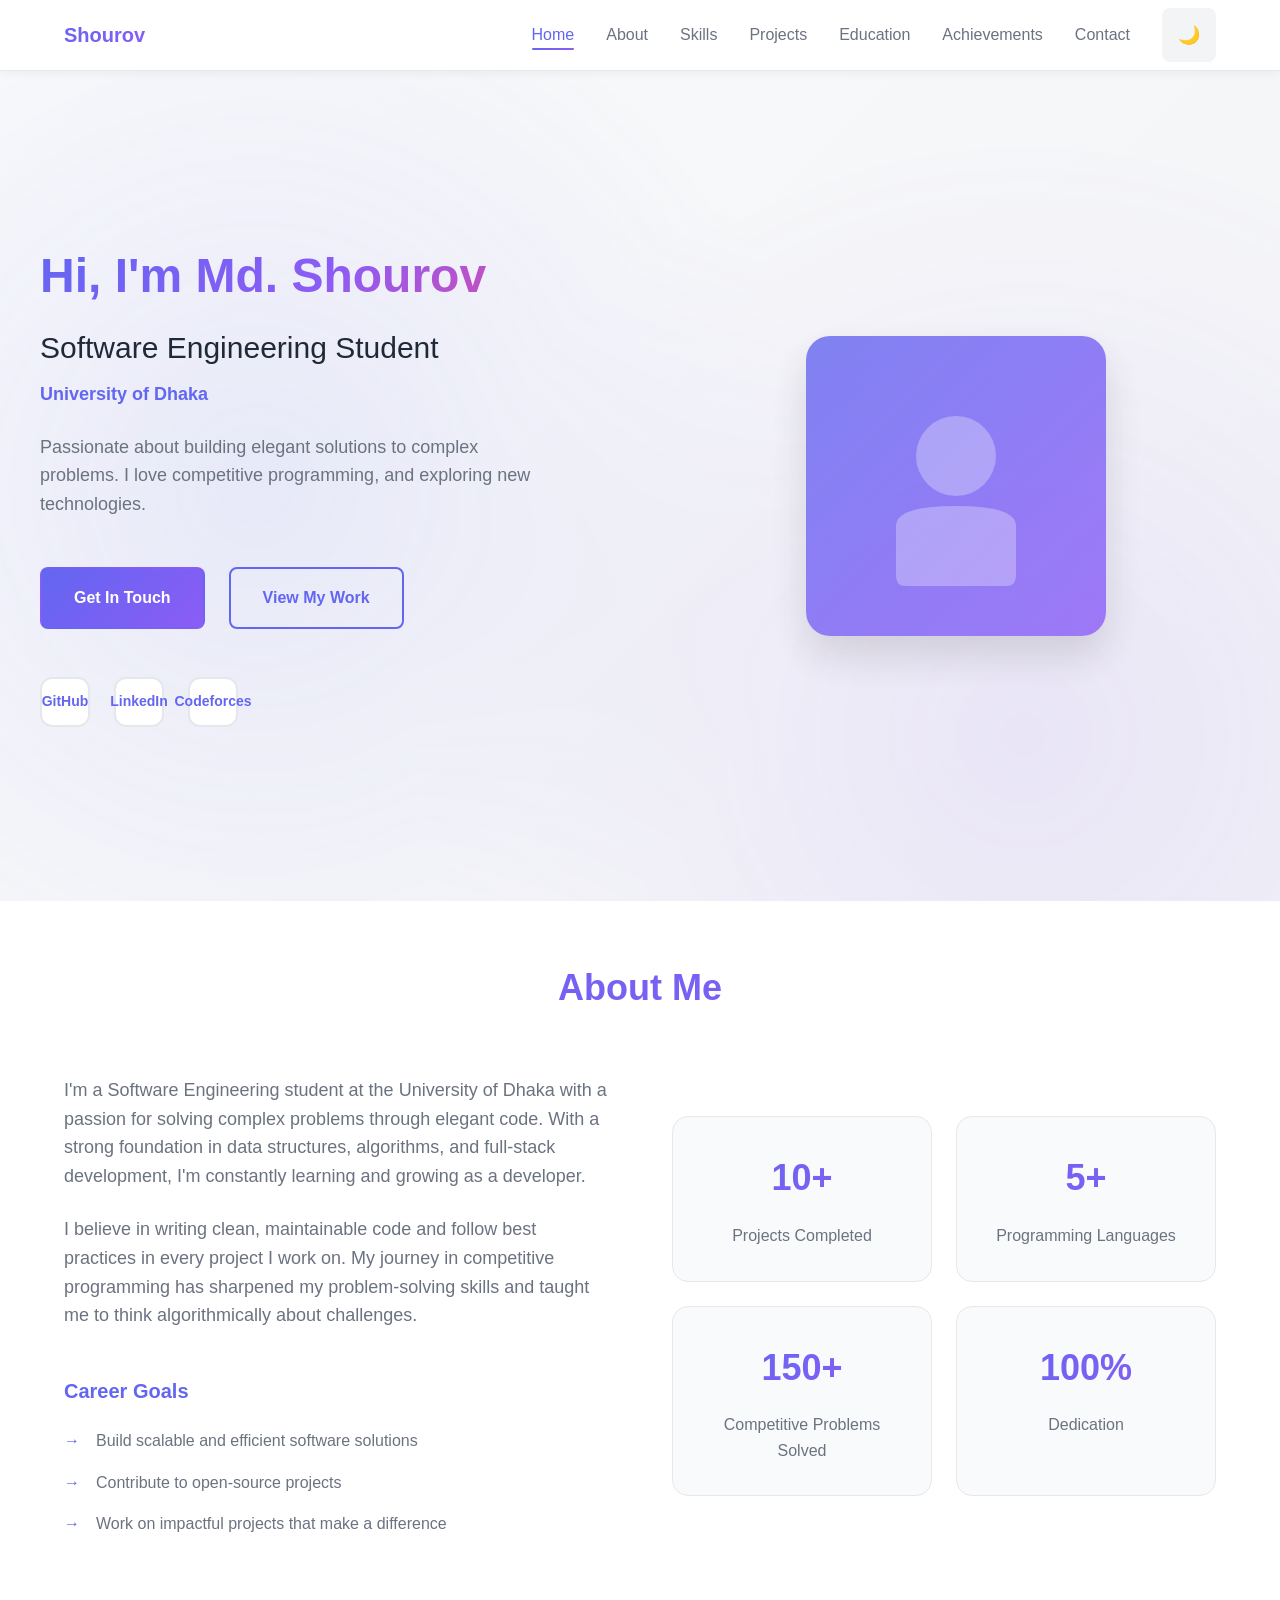
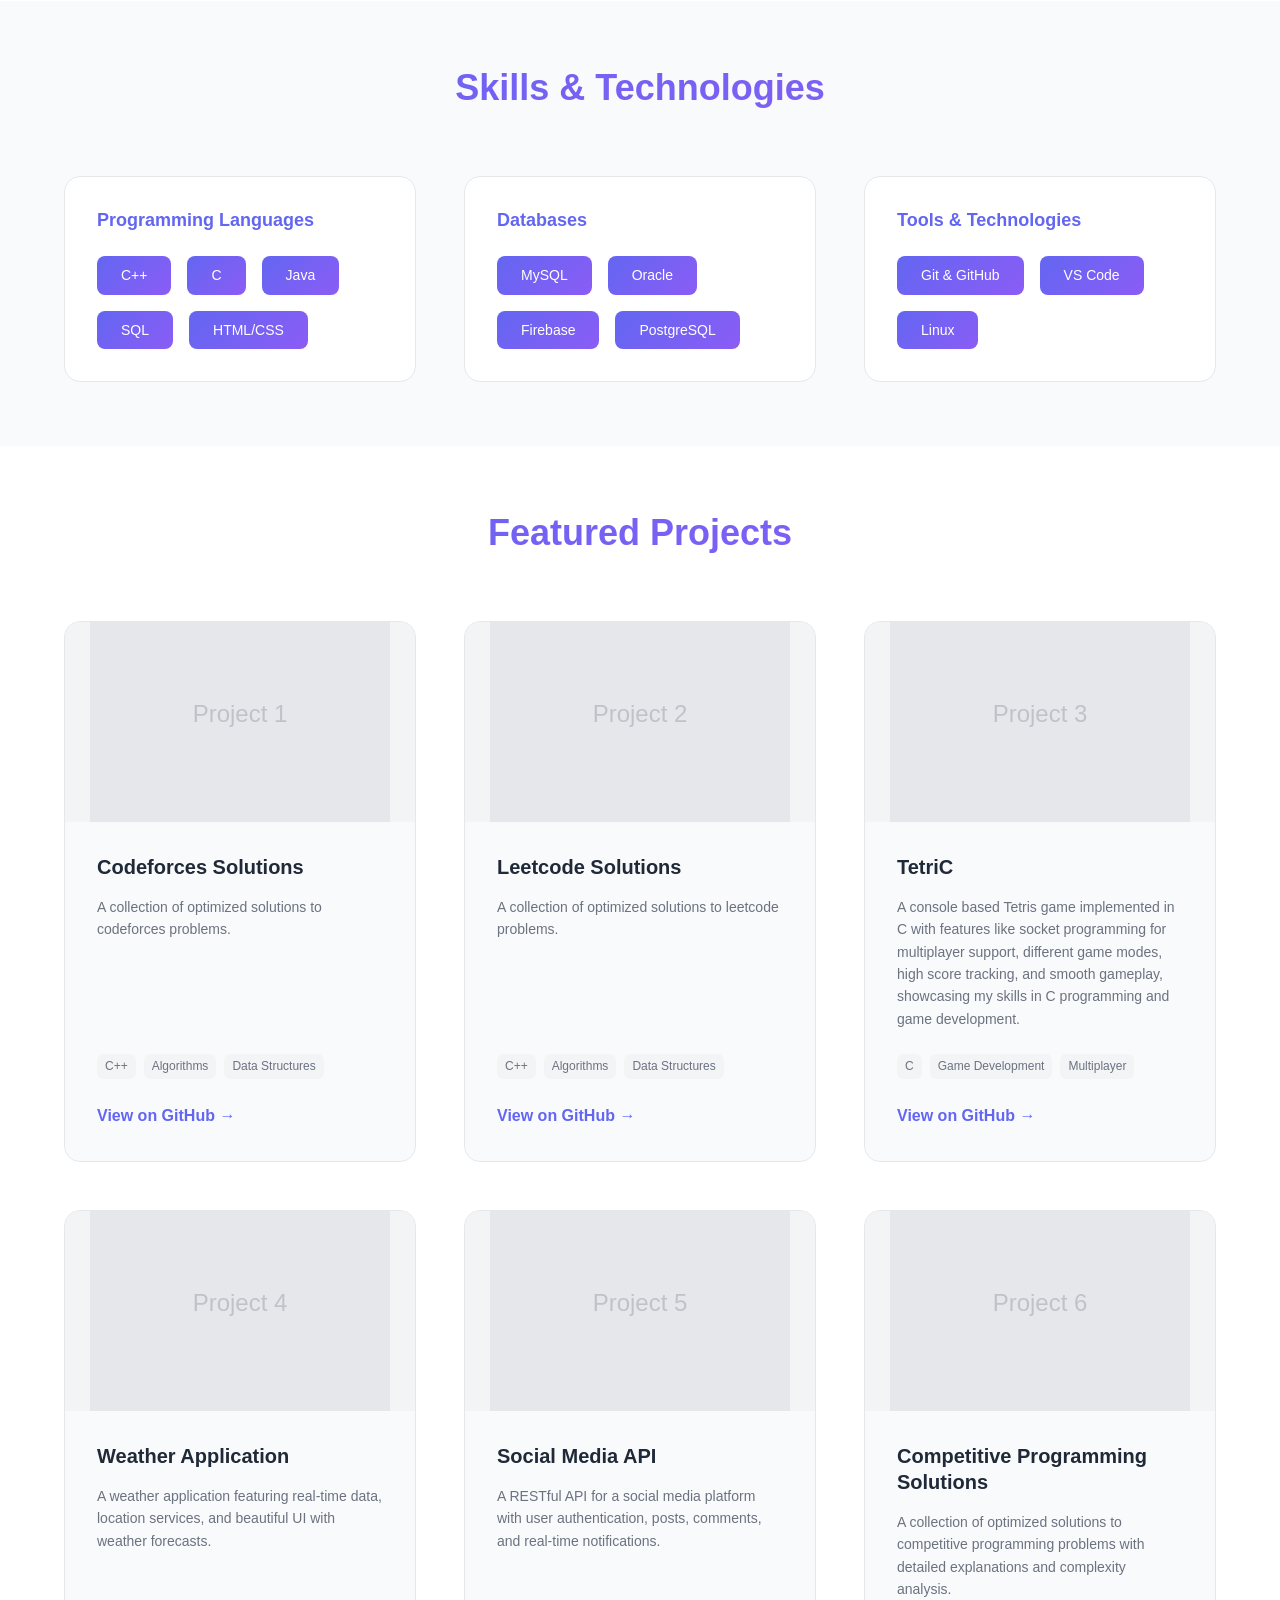
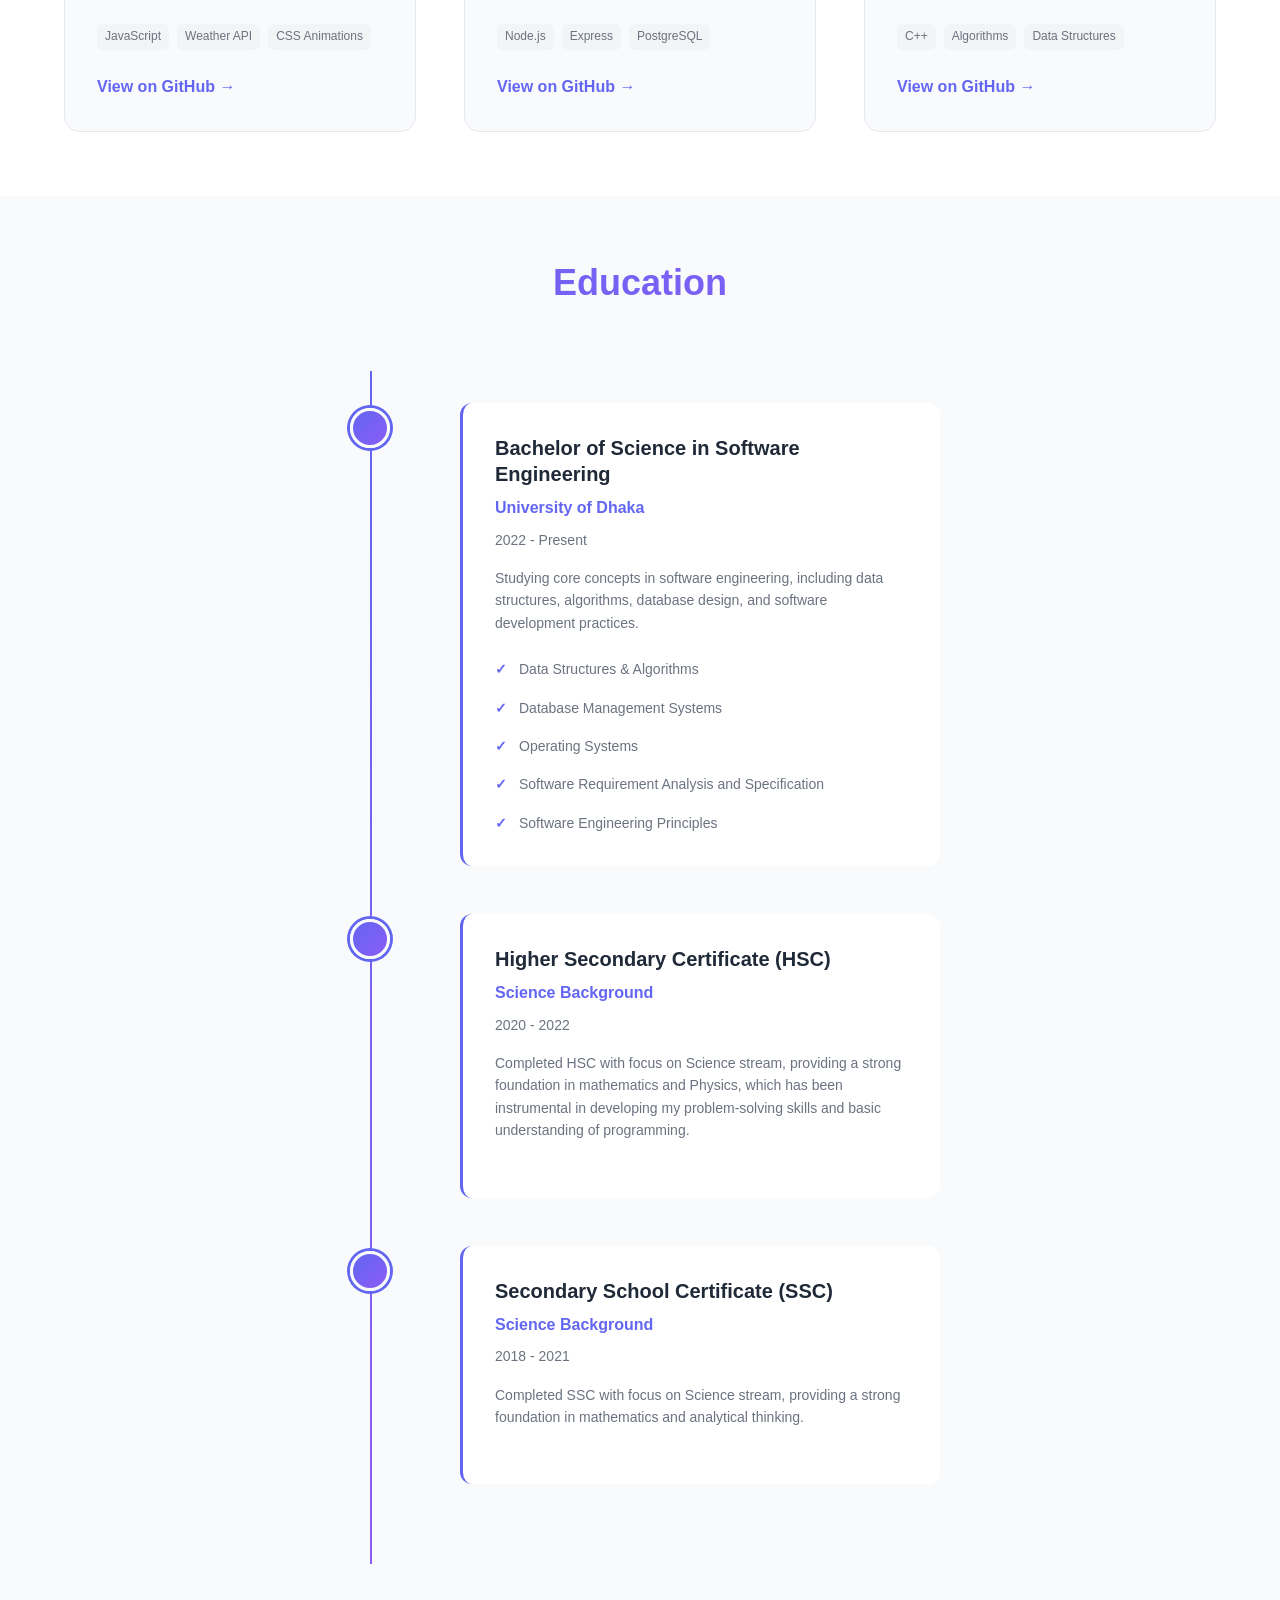
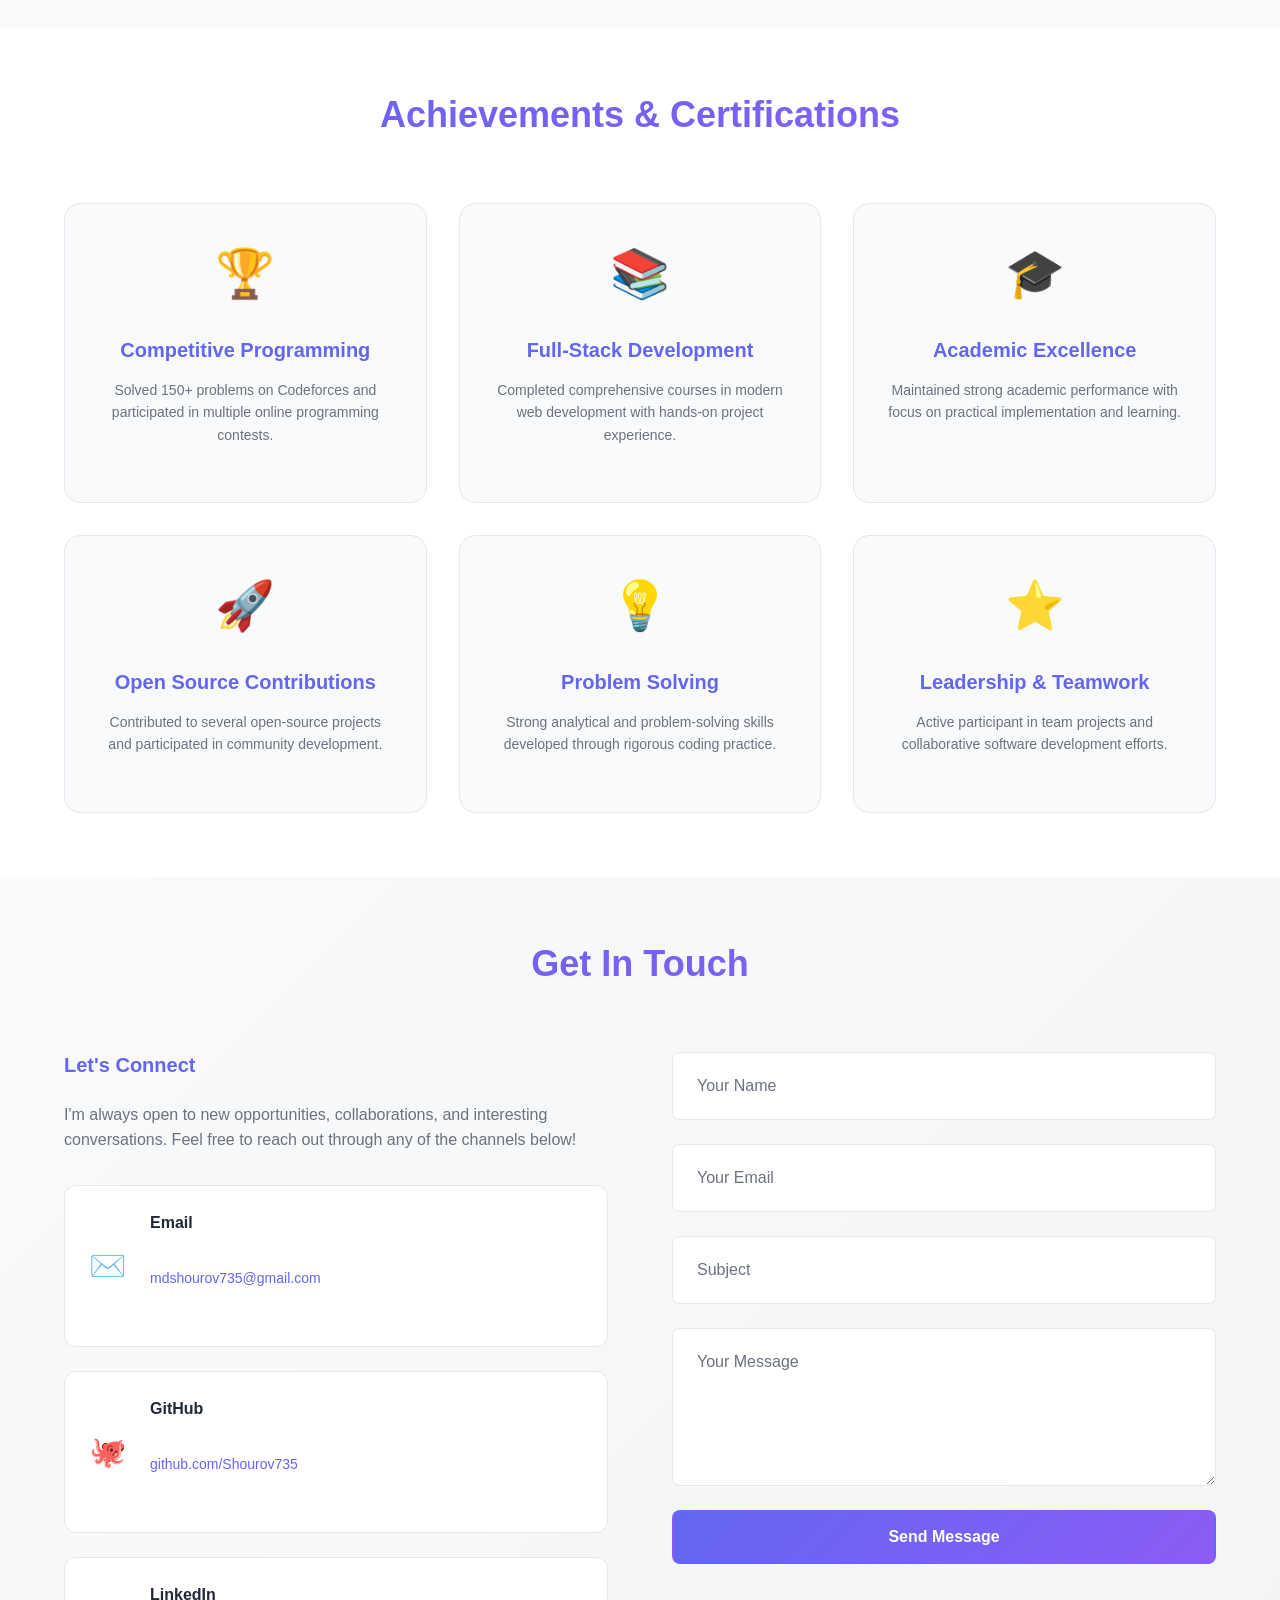
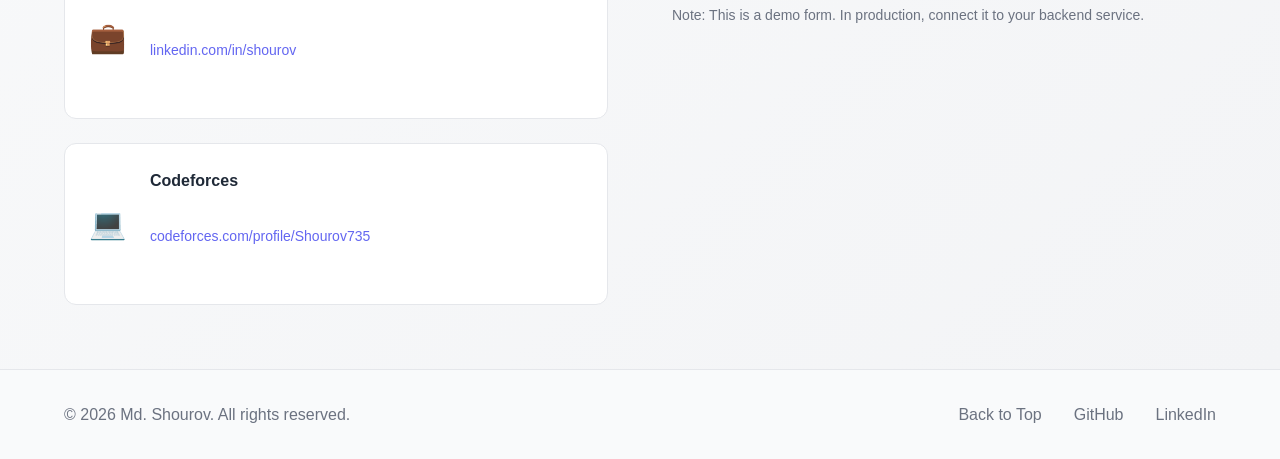
==== commit ee5776e7: "Update portfolio content and links, refine skills and project descriptions" ====
--- a/portfolio/index.html
+++ b/portfolio/index.html
@@ -66,20 +66,20 @@
                 <p class="hero-university">University of Dhaka</p>
                 <p class="hero-description">
                     Passionate about building elegant solutions to complex problems. 
-                    I love competitive programming, web development, and exploring new technologies.
+                    I love competitive programming, and exploring new technologies.
                 </p>
                 <div class="hero-buttons">
                     <a href="#contact" class="btn btn-primary">Get In Touch</a>
                     <a href="#projects" class="btn btn-secondary">View My Work</a>
                 </div>
                 <div class="hero-social">
-                    <a href="https://github.com" class="social-icon" title="GitHub" target="_blank">
+                    <a href="https://github.com/Shourov735" class="social-icon" title="GitHub" target="_blank">
                         <span>GitHub</span>
                     </a>
                     <a href="https://linkedin.com" class="social-icon" title="LinkedIn" target="_blank">
                         <span>LinkedIn</span>
                     </a>
-                    <a href="https://codeforces.com" class="social-icon" title="Codeforces" target="_blank">
+                    <a href="https://codeforces.com/profile/Shourov735" class="social-icon" title="Codeforces" target="_blank">
                         <span>Codeforces</span>
                     </a>
                 </div>
@@ -116,21 +116,20 @@
                     <ul class="goals-list">
                         <li>Build scalable and efficient software solutions</li>
                         <li>Contribute to open-source projects</li>
-                        <li>Become a skilled full-stack developer</li>
                         <li>Work on impactful projects that make a difference</li>
                     </ul>
                 </div>
                 <div class="about-stats">
                     <div class="stat-card">
-                        <div class="stat-number">15+</div>
+                        <div class="stat-number">10+</div>
                         <div class="stat-label">Projects Completed</div>
                     </div>
                     <div class="stat-card">
-                        <div class="stat-number">8+</div>
+                        <div class="stat-number">5+</div>
                         <div class="stat-label">Programming Languages</div>
                     </div>
                     <div class="stat-card">
-                        <div class="stat-number">50+</div>
+                        <div class="stat-number">150+</div>
                         <div class="stat-label">Competitive Problems Solved</div>
                     </div>
                     <div class="stat-card">
@@ -152,24 +151,10 @@
                     <h3 class="category-title">Programming Languages</h3>
                     <div class="skill-badges">
                         <span class="skill-badge">C++</span>
-                        <span class="skill-badge">Python</span>
-                        <span class="skill-badge">JavaScript</span>
+                        <span class="skill-badge">C</span>
                         <span class="skill-badge">Java</span>
                         <span class="skill-badge">SQL</span>
                         <span class="skill-badge">HTML/CSS</span>
-                    </div>
-                </div>
-
-                <!-- Web Development -->
-                <div class="skill-category">
-                    <h3 class="category-title">Web Development</h3>
-                    <div class="skill-badges">
-                        <span class="skill-badge">React.js</span>
-                        <span class="skill-badge">Node.js</span>
-                        <span class="skill-badge">Express.js</span>
-                        <span class="skill-badge">Responsive Design</span>
-                        <span class="skill-badge">REST APIs</span>
-                        <span class="skill-badge">AJAX</span>
                     </div>
                 </div>
 
@@ -178,7 +163,7 @@
                     <h3 class="category-title">Databases</h3>
                     <div class="skill-badges">
                         <span class="skill-badge">MySQL</span>
-                        <span class="skill-badge">MongoDB</span>
+                        <span class="skill-badge">Oracle</span>
                         <span class="skill-badge">Firebase</span>
                         <span class="skill-badge">PostgreSQL</span>
                     </div>
@@ -191,9 +176,6 @@
                         <span class="skill-badge">Git & GitHub</span>
                         <span class="skill-badge">VS Code</span>
                         <span class="skill-badge">Linux</span>
-                        <span class="skill-badge">Docker</span>
-                        <span class="skill-badge">Postman</span>
-                        <span class="skill-badge">npm</span>
                     </div>
                 </div>
             </div>
@@ -218,18 +200,16 @@
                         </div>
                     </div>
                     <div class="project-content">
-                        <h3 class="project-title">E-Commerce Platform</h3>
+                        <h3 class="project-title">Codeforces Solutions</h3>
                         <p class="project-description">
-                            A full-stack e-commerce platform with user authentication, product management, 
-                            shopping cart, and payment integration.
+                            A collection of optimized solutions to codeforces problems.
                         </p>
                         <div class="project-tags">
-                            <span class="tag">React.js</span>
-                            <span class="tag">Node.js</span>
-                            <span class="tag">MongoDB</span>
-                            <span class="tag">Stripe</span>
-                        </div>
-                        <a href="https://github.com" class="project-link" target="_blank">
+                            <span class="tag">C++</span>
+                            <span class="tag">Algorithms</span>
+                            <span class="tag">Data Structures</span>
+                        </div>
+                        <a href="https://github.com/Shourov735/Codeforces" class="project-link" target="_blank">
                             View on GitHub →
                         </a>
                     </div>
@@ -248,17 +228,16 @@
                         </div>
                     </div>
                     <div class="project-content">
-                        <h3 class="project-title">Task Management App</h3>
+                        <h3 class="project-title">Leetcode Solutions</h3>
                         <p class="project-description">
-                            A collaborative task management application with real-time updates, 
-                            user teams, and progress tracking features.
+                            A collection of optimized solutions to leetcode problems.
                         </p>
                         <div class="project-tags">
-                            <span class="tag">MERN Stack</span>
-                            <span class="tag">WebSockets</span>
-                            <span class="tag">Firebase</span>
-                        </div>
-                        <a href="https://github.com" class="project-link" target="_blank">
+                            <span class="tag">C++</span>
+                            <span class="tag">Algorithms</span>
+                            <span class="tag">Data Structures</span>
+                        </div>
+                        <a href="https://github.com/Shourov735/LeetCode" class="project-link" target="_blank">
                             View on GitHub →
                         </a>
                     </div>
@@ -277,17 +256,17 @@
                         </div>
                     </div>
                     <div class="project-content">
-                        <h3 class="project-title">Data Visualization Dashboard</h3>
+                        <h3 class="project-title">TetriC</h3>
                         <p class="project-description">
-                            An interactive dashboard for visualizing complex datasets with 
-                            charts, graphs, and real-time data updates.
+                            A console based Tetris game implemented in C with features like socket programming for multiplayer support, different game modes,
+                            high score tracking, and smooth gameplay, showcasing my skills in C programming and game development.
                         </p>
                         <div class="project-tags">
-                            <span class="tag">Chart.js</span>
-                            <span class="tag">D3.js</span>
-                            <span class="tag">Express</span>
-                        </div>
-                        <a href="https://github.com" class="project-link" target="_blank">
+                            <span class="tag">C</span>
+                            <span class="tag">Game Development</span>
+                            <span class="tag">Multiplayer</span>
+                        </div>
+                        <a href="https://github.com/Shourov735/TetriC" class="project-link" target="_blank">
                             View on GitHub →
                         </a>
                     </div>
@@ -374,7 +353,7 @@
                             <span class="tag">Algorithms</span>
                             <span class="tag">Data Structures</span>
                         </div>
-                        <a href="https://github.com" class="project-link" target="_blank">
+                        <a href="https://github.com/Shourov735/Codeforces" class="project-link" target="_blank">
                             View on GitHub →
                         </a>
                     </div>
@@ -402,7 +381,8 @@
                             <ul class="coursework">
                                 <li>Data Structures & Algorithms</li>
                                 <li>Database Management Systems</li>
-                                <li>Web Application Development</li>
+                                <li>Operating Systems</li>
+                                <li>Software Requirement Analysis and Specification</li>
                                 <li>Software Engineering Principles</li>
                             </ul>
                         </div>
@@ -418,6 +398,20 @@
                             <p class="duration">2020 - 2022</p>
                             <p class="description">
                                 Completed HSC with focus on Science stream, providing a strong foundation 
+                                in mathematics and Physics, which has been instrumental in developing my problem-solving skills and basic understanding of programming.
+                            </p>
+                        </div>
+                    </div>
+                </div>
+                <div class="timeline-item">
+                    <div class="timeline-content">
+                        <div class="timeline-marker"></div>
+                        <div class="timeline-body">
+                            <h3>Secondary School Certificate (SSC)</h3>
+                            <p class="institution">Science Background</p>
+                            <p class="duration">2018 - 2021</p>
+                            <p class="description">
+                                Completed SSC with focus on Science stream, providing a strong foundation 
                                 in mathematics and analytical thinking.
                             </p>
                         </div>
@@ -436,7 +430,7 @@
                     <div class="achievement-icon">🏆</div>
                     <h3>Competitive Programming</h3>
                     <p>
-                        Solved 50+ problems on Codeforces and participated in multiple online programming contests.
+                        Solved 150+ problems on Codeforces and participated in multiple online programming contests.
                     </p>
                 </div>
 
@@ -496,15 +490,15 @@
                     </p>
 
                     <div class="contact-methods">
-                        <a href="mailto:shourov@example.com" class="contact-method">
+                        <a href="mailto:mdshourov735@gmail.com" class="contact-method">
                             <span class="icon">✉️</span>
                             <div>
                                 <p class="method-title">Email</p>
-                                <p class="method-value">shourov@example.com</p>
+                                <p class="method-value">mdshourov735@gmail.com</p>
                             </div>
                         </a>
 
-                        <a href="https://github.com" target="_blank" class="contact-method">
+                        <a href="https://github.com/Shourov735" target="_blank" class="contact-method">
                             <span class="icon">🐙</span>
                             <div>
                                 <p class="method-title">GitHub</p>
@@ -520,11 +514,11 @@
                             </div>
                         </a>
 
-                        <a href="https://codeforces.com" target="_blank" class="contact-method">
+                        <a href="https://codeforces.com/profile/Shourov735" target="_blank" class="contact-method">
                             <span class="icon">💻</span>
                             <div>
                                 <p class="method-title">Codeforces</p>
-                                <p class="method-value">codeforces.com/profile/Shourov</p>
+                                <p class="method-value">codeforces.com/profile/Shourov735</p>
                             </div>
                         </a>
                     </div>
@@ -587,7 +581,7 @@
                 <p>&copy; 2026 Md. Shourov. All rights reserved.</p>
                 <div class="footer-links">
                     <a href="#home">Back to Top</a>
-                    <a href="https://github.com" target="_blank">GitHub</a>
+                    <a href="https://github.com/Shourov735/" target="_blank">GitHub</a>
                     <a href="https://linkedin.com" target="_blank">LinkedIn</a>
                 </div>
             </div>
